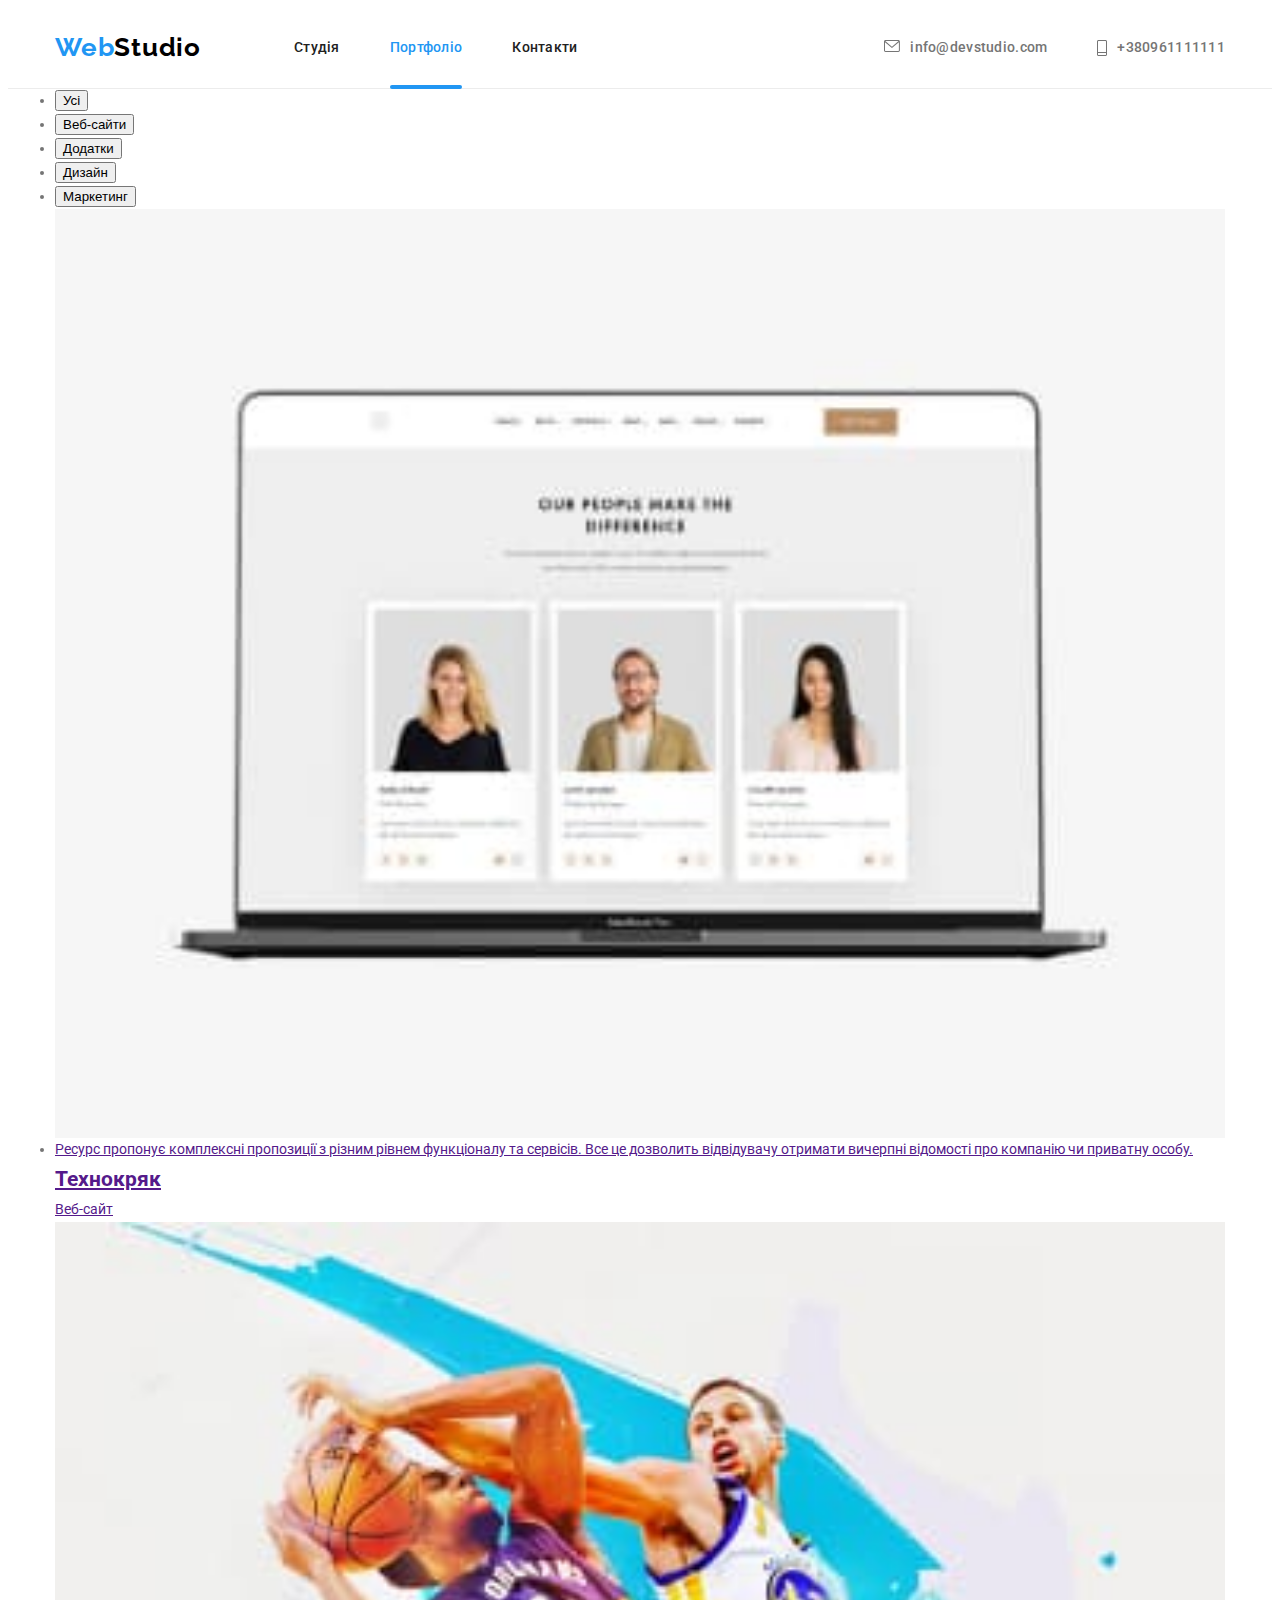
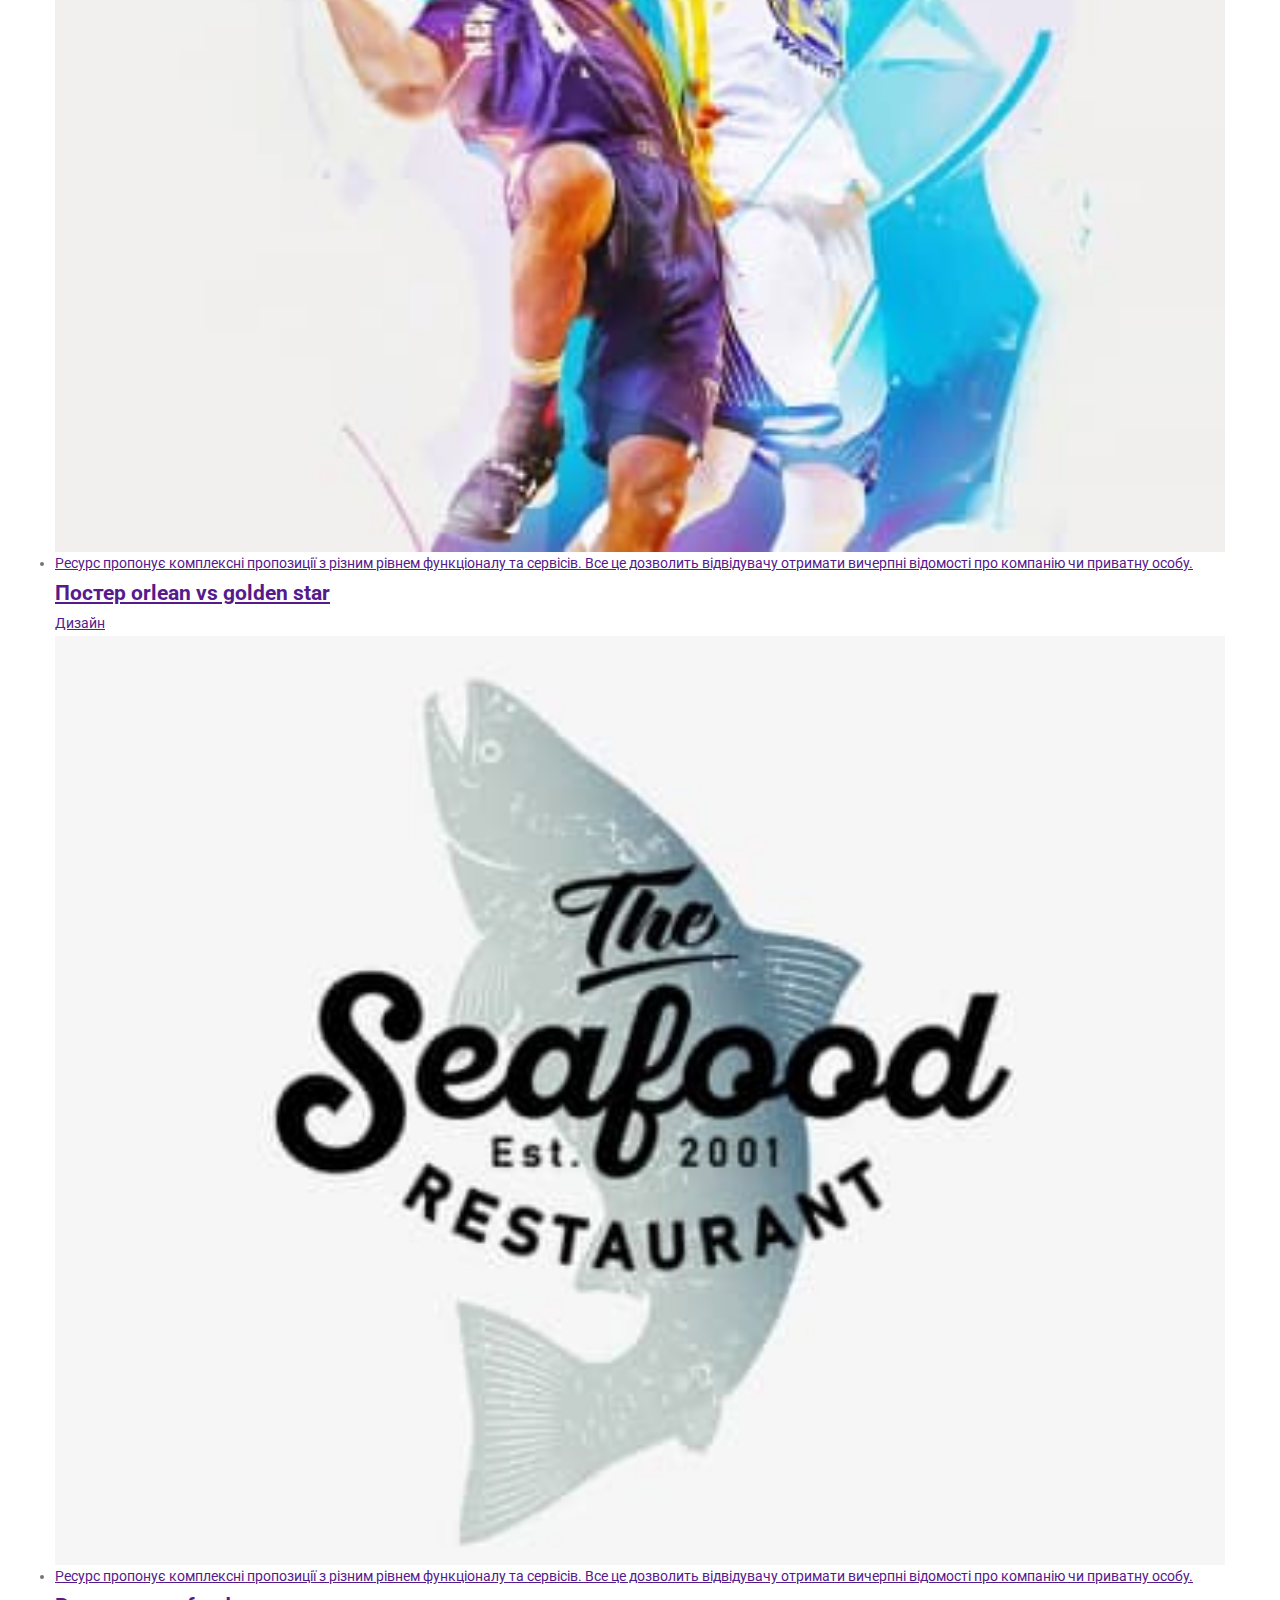
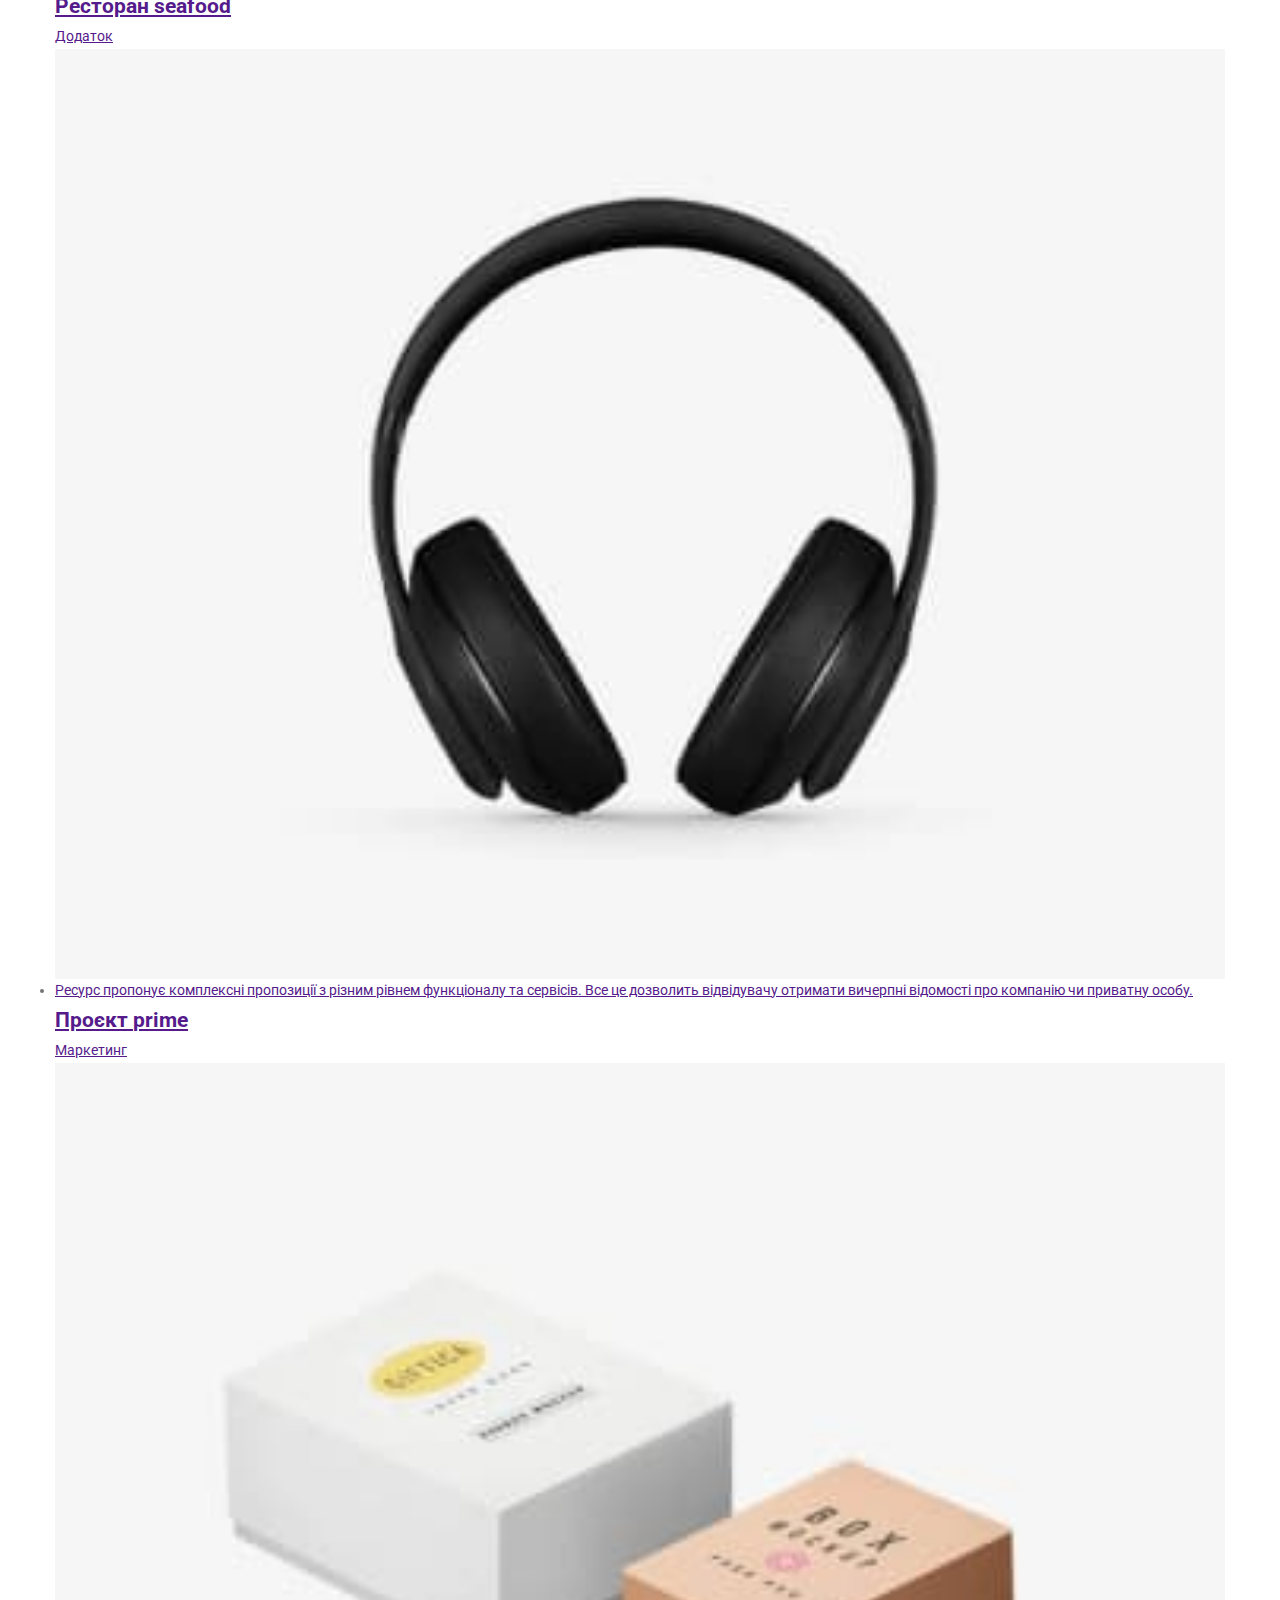
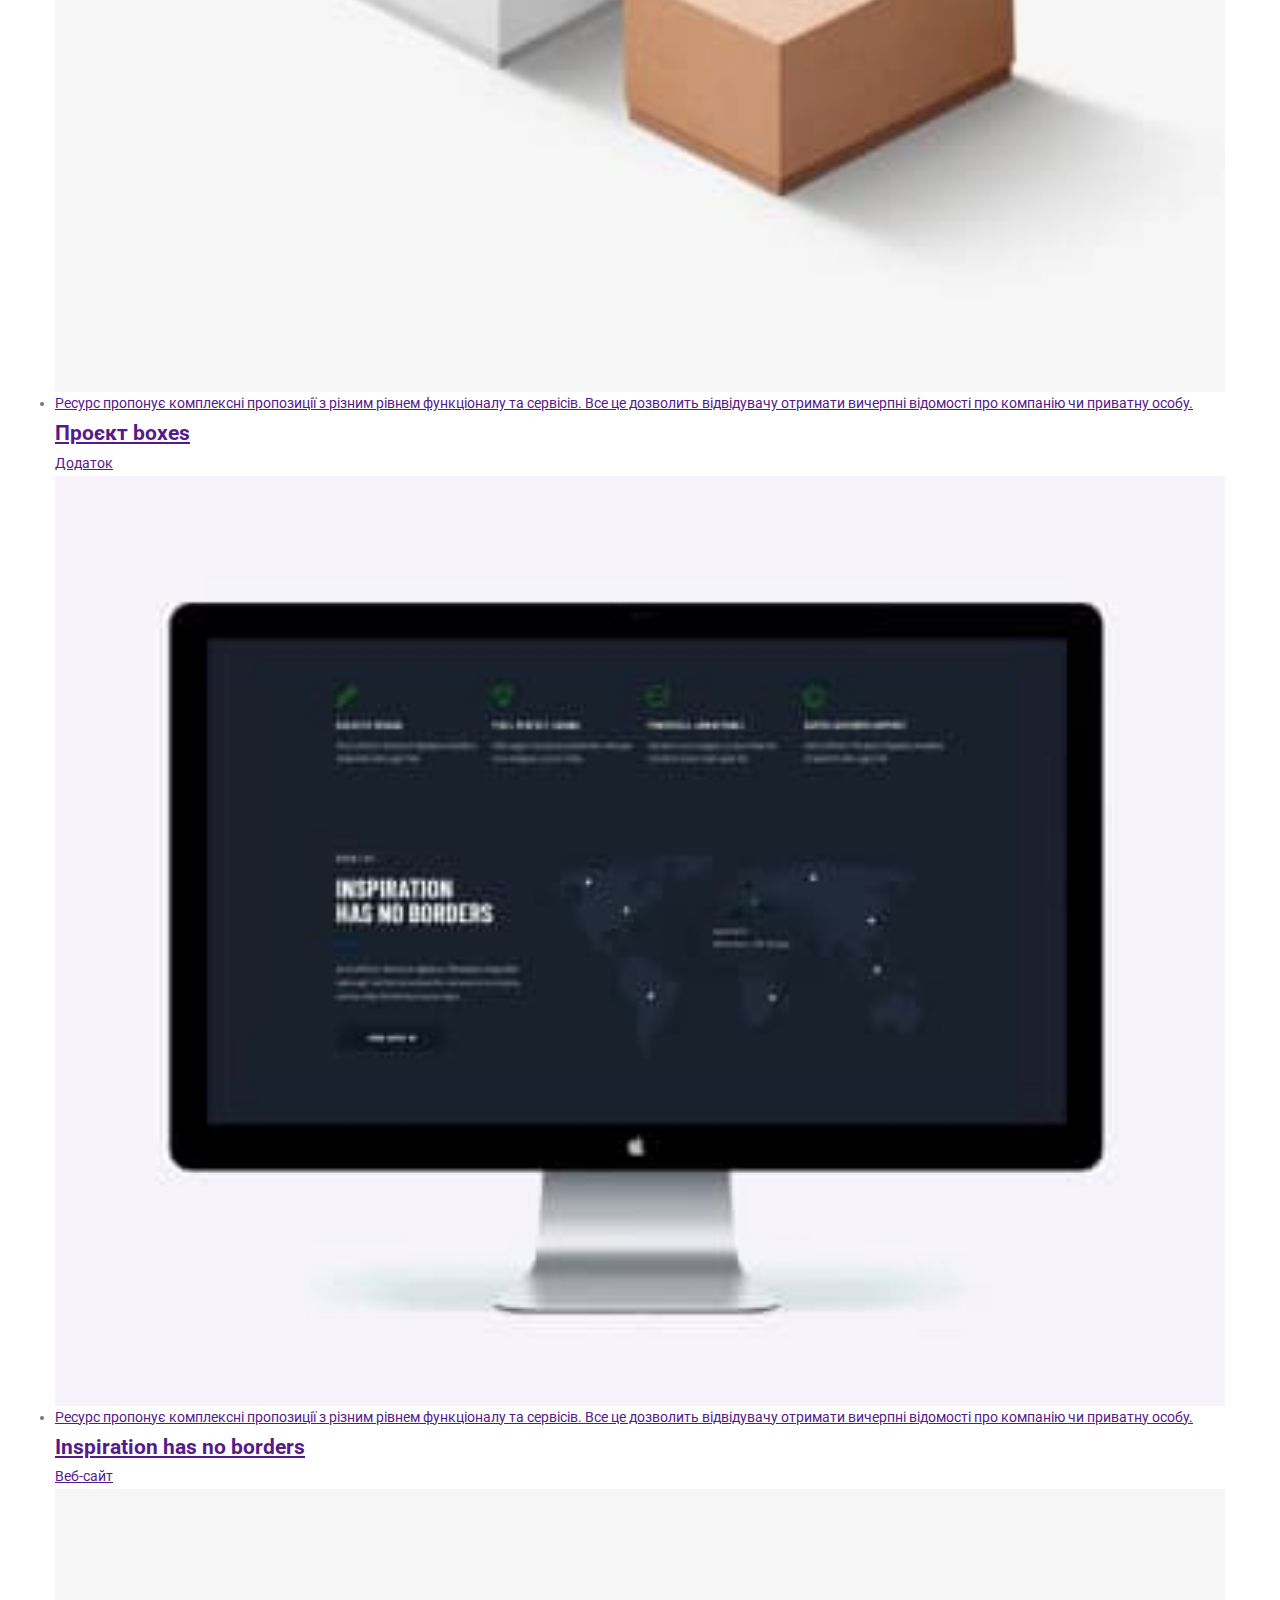
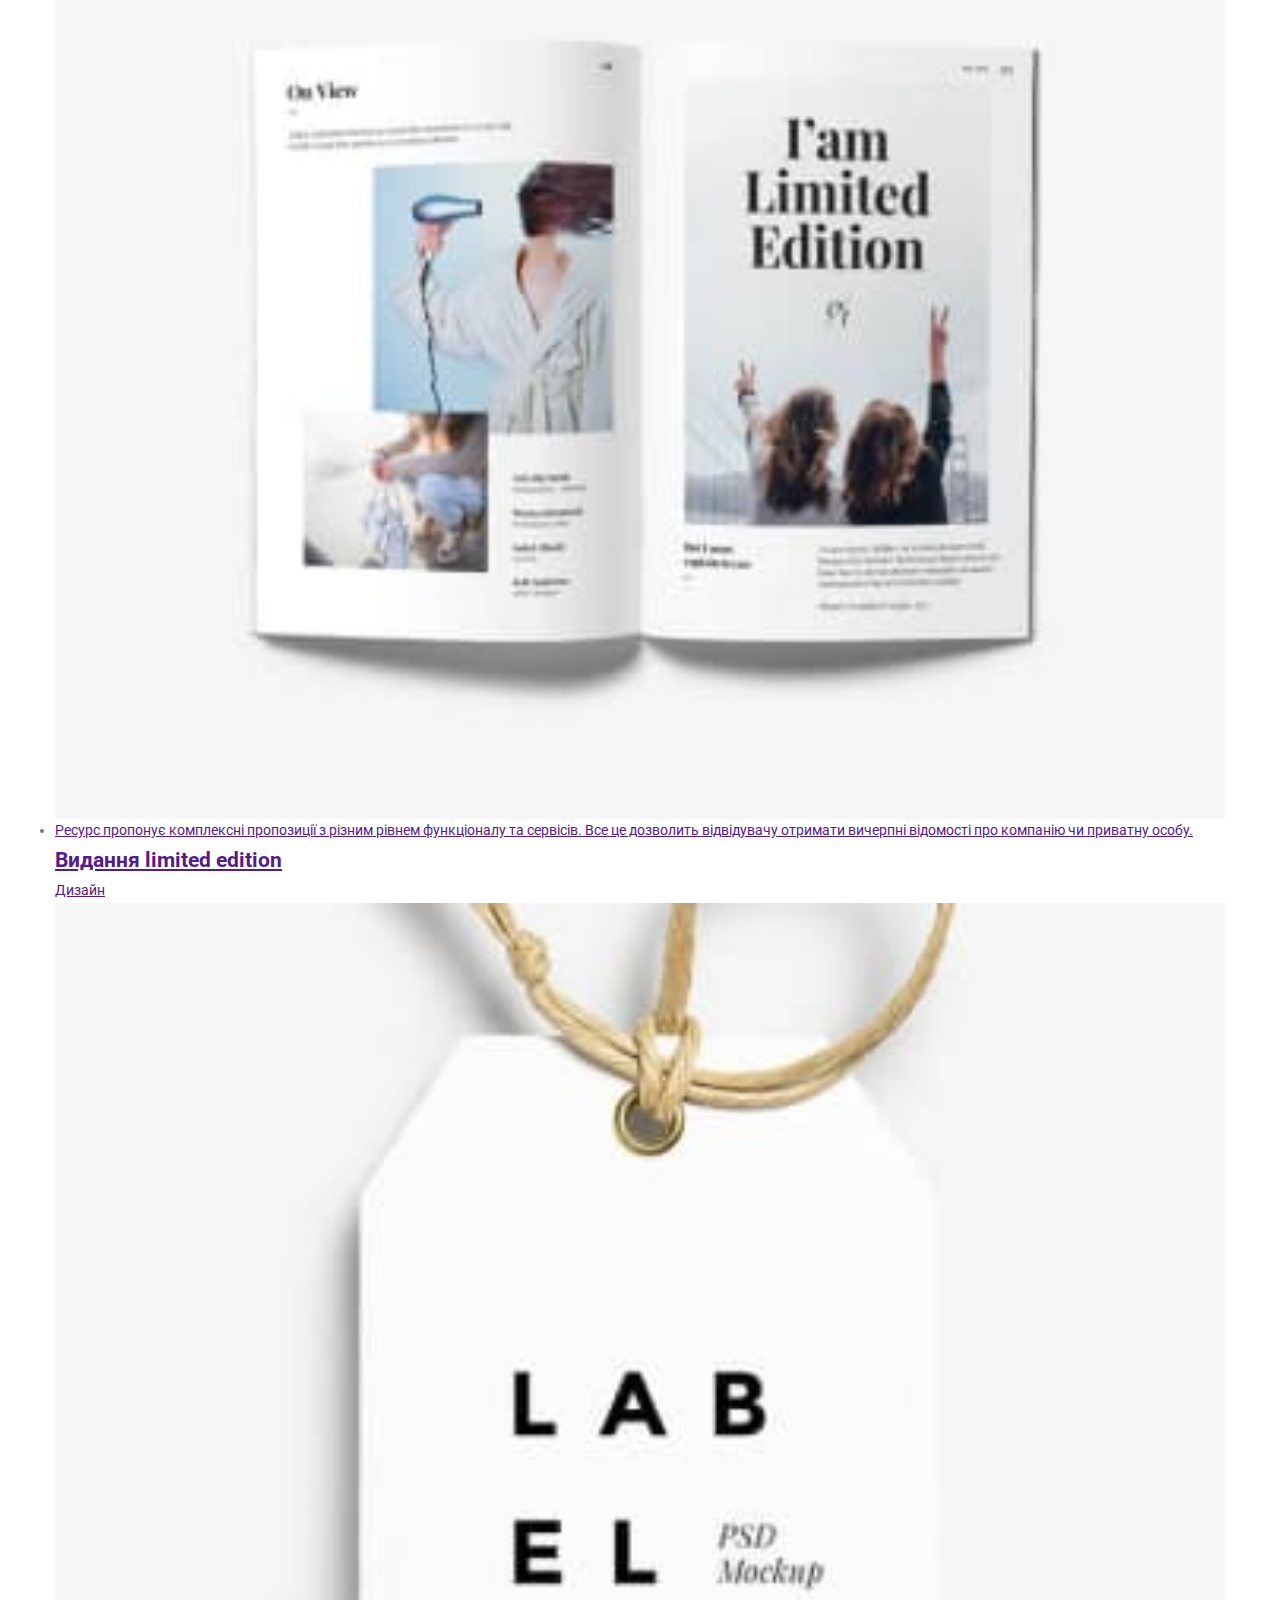
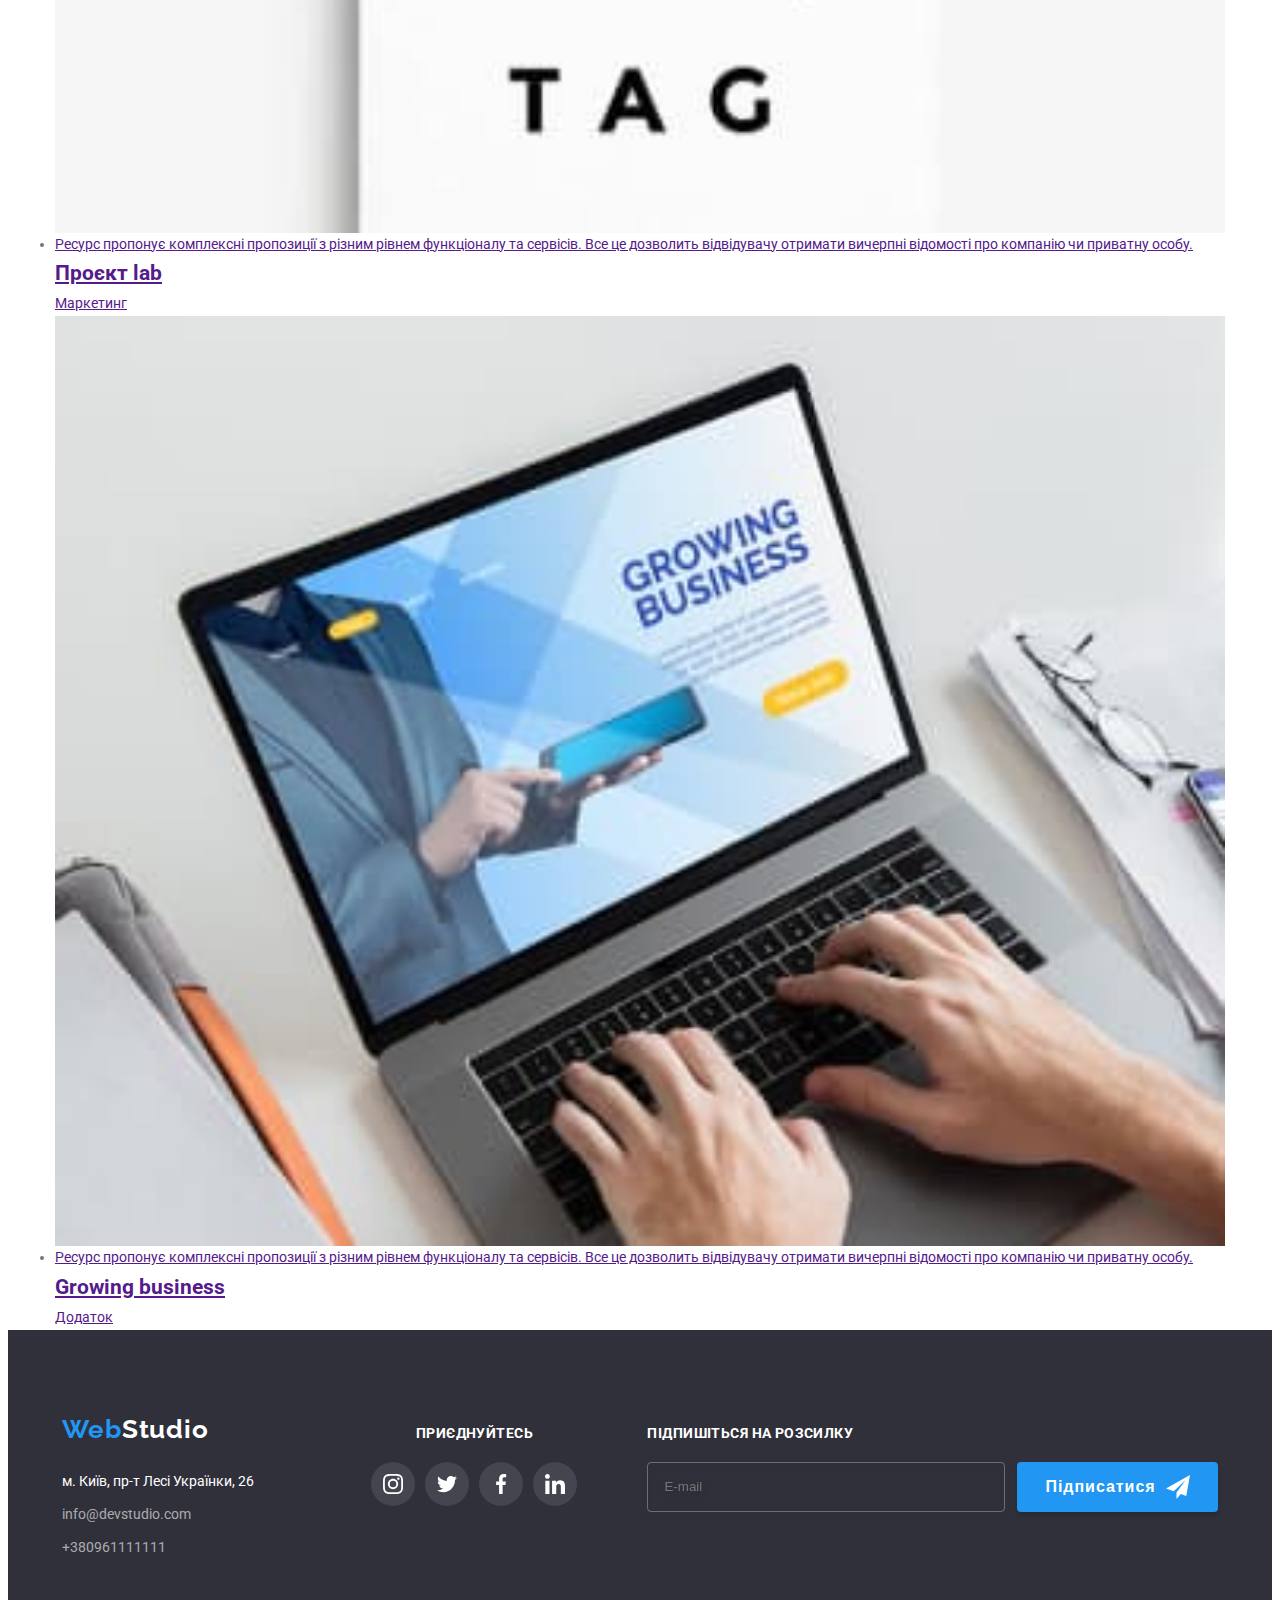
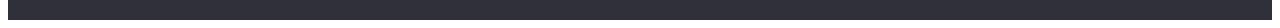
==== portfolio.html @ ecdbafed "adaptive" ====
<!DOCTYPE html>
<html lang="uk">
  <head>
    <meta charset="UTF-8" />
    <meta http-equiv="X-UA-Compatible" content="IE=edge" />
    <meta name="viewport" content="width=device-width, initial-scale=1.0" />
    <title lang="en">WebStudio</title>
    <link rel="preconnect" href="https://fonts.googleapis.com" />
    <link rel="preconnect" href="https://fonts.gstatic.com" crossorigin />
    <link
      href="https://fonts.googleapis.com/css2?family=Raleway:wght@700&family=Roboto:wght@400;500;700;900&display=swap"
      rel="stylesheet"
    />
    <link
      rel="stylesheet"
      href="https://cdnjs.cloudflare.com/ajax/libs/modern-normalize/1.1.0/modern-normalize.min.css"
      integrity="sha512-wpPYUAdjBVSE4KJnH1VR1HeZfpl1ub8YT/NKx4PuQ5NmX2tKuGu6U/JRp5y+Y8XG2tV+wKQpNHVUX03MfMFn9Q=="
      crossorigin="anonymous"
      referrerpolicy="no-referrer"
    />
    <link rel="stylesheet" href="./css/main.min.css" />
  </head>

  <body>
    <header class="header">
      <div class="container">
        <div class="header-navigation__container">
          <nav class="header__navigation">
            <a href="./index.html" lang="en" class="logo">
              Web<span class="logo__black">Studio</span>
            </a>
            <ul class="header__menu">
              <li class="header__items"><a class="header__link" href="./index.html">Студія</a></li>
              <li class="header__items"><a class="header__link header__link--current" href="./portfolio.html">Портфоліо</a></li>
              <li class="header__items"><a class="header__link" href="#">Контакти</a></li>
            </ul>
          </nav>
          <ul class="header__menu">
            <li class="header__items">
              <a class="header__contact" href="mailto:info@devstudio.co">
                <svg width="16" height="12" class="header__icon">
                  <use href="./images/icons.svg#icon-envelope"></use>
                </svg>
                info@devstudio.com</a
              >
            </li>
            <li class="header__items">
              <a class="header__contact" href="tel:+380961111111">
                <svg width="10" height="16" class="header__icon">
                  <use href="./images/icons.svg#icon-tel"></use>
                </svg>
                +380961111111</a
              >
            </li>
          </ul>
        </div>
      </div>
    </header>

    <main>
      <section class="portfolio">
        <div class="container">
          <h1 class="visually-hidden">Продукти компанії</h1>
          <ul class="portfolio__nav-buttons">
            <li><button type="button" class="portfolio__button">Усі</button></li>
            <li><button type="button" class="portfolio__button">Веб-сайти</button></li>
            <li><button type="button" class="portfolio__button">Додатки</button></li>
            <li><button type="button" class="portfolio__button">Дизайн</button></li>
            <li><button type="button" class="portfolio__button">Маркетинг</button></li>
          </ul>
          <ul class="portfolio__products">
            <li class="portfolio__item">
              <a href="" target="_blank" rel="noopener noreferrer nofollow" class="portfolio__link">
                <div class="portfolio__overlay-box">
                  <img
                    src="./images/technokryak.jpg"
                    alt="Сторінка сайту на ноутбуці"
                    width="370"
                  />
                  <div class="portfolio__overlay">
                    <p class="portfolio__text">
                      Ресурс пропонує комплексні пропозиції з різним рівнем функціоналу та сервісів.
                      Все це дозволить відвідувачу отримати вичерпні відомості про компанію чи
                      приватну особу.
                    </p>
                  </div>
                </div>
                <div class="portfolio__contents">
                  <h2 class="portfolio__title">Технокряк</h2>
                  <p class="portfolio__product-name">Веб-сайт</p>
                </div>
              </a>
            </li>
            <li class="portfolio__item">
              <a href="" target="_blank" rel="noopener noreferrer nofollow" class="portfolio__link">
                <div class="portfolio__overlay-box">
                <img
                  src="./images/posterneworlean.jpg"
                  alt="Двоє хлопців грають у баскетбол"
                  width="370"
                />
                <div class="portfolio__overlay">
                    <p class="portfolio__text">
                      Ресурс пропонує комплексні пропозиції з різним рівнем функціоналу та сервісів.
                      Все це дозволить відвідувачу отримати вичерпні відомості про компанію чи
                      приватну особу.
                    </p>
                  </div>
                </div>
                <div class="portfolio__contents">
                  <h2 class="portfolio__title">Постер <span lang="en">orlean vs golden star</span></h2>
                  <p class="portfolio__product-name">Дизайн</p>
                </div>
              </a>
            </li>
            <li class="portfolio__item">
              <a href="" target="_blank" rel="noopener noreferrer nofollow" class="portfolio__link">
                <div class="portfolio__overlay-box">
                <img src="./images/restauran.jpg" alt="Логотип ресторану" width="370" />
                <div class="portfolio__overlay">
                    <p class="portfolio__text">
                      Ресурс пропонує комплексні пропозиції з різним рівнем функціоналу та сервісів.
                      Все це дозволить відвідувачу отримати вичерпні відомості про компанію чи
                      приватну особу.
                    </p>
                  </div>
                </div>
                <div class="portfolio__contents">
                  <h2 class="portfolio__title">Ресторан <span lang="en">seafood</span></h2>
                  <p class="portfolio__product-name">Додаток</p>
                </div>
              </a>
            </li>
            <li class="portfolio__item">
              <a href="" target="_blank" rel="noopener noreferrer nofollow" class="portfolio__link">
                <div class="portfolio__overlay-box">
                <img src="./images/headphones.jpg" alt="Чорні бездротові навушники" width="370" />
                <div class="portfolio__overlay">
                    <p class="portfolio__text">
                      Ресурс пропонує комплексні пропозиції з різним рівнем функціоналу та сервісів.
                      Все це дозволить відвідувачу отримати вичерпні відомості про компанію чи
                      приватну особу.
                    </p>
                  </div>
                </div>
                <div class="portfolio__contents">
                  <h2 class="portfolio__title">Проєкт <span lang="en">prime</span></h2>
                  <p class="portfolio__product-name">Маркетинг</p>
                </div>
              </a>
            </li>
            <li class="portfolio__item">
              <a href="" target="_blank" rel="noopener noreferrer nofollow" class="portfolio__link">
                <div class="portfolio__overlay-box">
                <img src="./images/box.jpg" alt="Дві коробки" width="370" />
                <div class="portfolio__overlay">
                    <p class="portfolio__text">
                      Ресурс пропонує комплексні пропозиції з різним рівнем функціоналу та сервісів.
                      Все це дозволить відвідувачу отримати вичерпні відомості про компанію чи
                      приватну особу.
                    </p>
                  </div>
                </div>
                <div class="portfolio__contents">
                  <h2 class="portfolio__title">Проєкт <span lang="en">boxes</span></h2>
                  <p class="portfolio__product-name">Додаток</p>
                </div>
              </a>
            </li>
            <li class="portfolio__item">
              <a href="" target="_blank" rel="noopener noreferrer nofollow" class="portfolio__link">
                <div class="portfolio__overlay-box">
                <img src="./images/monitor.jpg" alt="Монітор" width="370" />
                <div class="portfolio__overlay">
                    <p class="portfolio__text">
                      Ресурс пропонує комплексні пропозиції з різним рівнем функціоналу та сервісів.
                      Все це дозволить відвідувачу отримати вичерпні відомості про компанію чи
                      приватну особу.
                    </p>
                  </div>
                </div>
                <div class="portfolio__contents">
                  <h2 lang="en" class="portfolio__title">Inspiration has no borders</h2>
                  <p class="portfolio__product-name">Веб-сайт</p>
                </div>
              </a>
            </li>
            <li class="portfolio__item">
              <a href="" target="_blank" rel="noopener noreferrer nofollow" class="portfolio__link">
                <div class="portfolio__overlay-box">
                <img src="./images/book.jpg" alt="Відкрита книга" width="370" />
                <div class="portfolio__overlay">
                    <p class="portfolio__text">
                      Ресурс пропонує комплексні пропозиції з різним рівнем функціоналу та сервісів.
                      Все це дозволить відвідувачу отримати вичерпні відомості про компанію чи
                      приватну особу.
                    </p>
                  </div>
                </div>
                <div class="portfolio__contents">
                  <h2 class="portfolio__title">Видання <span lang="en">limited edition</span></h2>
                  <p class="portfolio__product-name">Дизайн</p>
                </div>
              </a>
            </li>
            <li class="portfolio__item">
              <a href="" target="_blank" rel="noopener noreferrer nofollow" class="portfolio__link">
                <div class="portfolio__overlay-box">
                <img src="./images/lab.jpg" alt="Бірка з логотипом" width="370" />
                <div class="portfolio__overlay">
                    <p class="portfolio__text">
                      Ресурс пропонує комплексні пропозиції з різним рівнем функціоналу та сервісів.
                      Все це дозволить відвідувачу отримати вичерпні відомості про компанію чи
                      приватну особу.
                    </p>
                  </div>
                </div>
                <div class="portfolio__contents">
                  <h2 class="portfolio__title">Проєкт <span lang="en">lab</span></h2>
                  <p class="portfolio__product-name">Маркетинг</p>
                </div>
              </a>
            </li>
            <li class="portfolio__item">
              <a href="" target="_blank" rel="noopener noreferrer nofollow" class="portfolio__link">
                <div class="portfolio__overlay-box">
                <img src="./images/notebook.jpg" alt="Робота за ноутбуком" width="370" />
                <div class="portfolio__overlay">
                    <p class="portfolio__text">
                      Ресурс пропонує комплексні пропозиції з різним рівнем функціоналу та сервісів.
                      Все це дозволить відвідувачу отримати вичерпні відомості про компанію чи
                      приватну особу.
                    </p>
                  </div>
                </div>
                <div class="portfolio__contents">
                  <h2 lang="en" class="portfolio__title">Growing business</h2>
                  <p class="portfolio__product-name">Додаток</p>
                </div>
              </a>
            </li>
          </ul>
        </div>
      </section>
    </main>

      <footer class="footer">
      <div class="footer__container">
        <div>
          <div class="footer__logo">
            <a href="./index.html" lang="en" class="logo">
              Web<span class="logo__white">Studio</span>
            </a>
          </div>
          <address>
            <ul class="footer__contacts">
              <li class="footer__item">
                <a
                  href="https://goo.gl/maps/CPtrU1FHBa2aNyZL9"
                  target="_blank"
                  rel="noopener noreferrer nofollow"
                  class="footer__adress"
                >
                  м. Київ, пр-т Лесі Українки, 26</a
                >
              </li>
              <li class="footer__item">
                <a href="mailto:info@devstudio.co" class="footer__contact">info@devstudio.com</a>
              </li>
              <li class="footer__item">
                <a href="tel:+380961111111" class="footer__contact">+380961111111</a>
              </li>
            </ul>
          </address>
        </div>
        <div>
          <p class="footer__text">Приєднуйтесь</p>
          <ul class="footer__list">
            <li class="footer__card">
              <a href="" class="footer__link">
                <svg width="20" height="20" class="footer__icon">
                  <use href="./images/icons.svg#icon-instagram"></use>
                </svg>
              </a>
            </li>
            <li class="footer__card">
              <a href="" class="footer__link">
                <svg width="20" height="20" class="footer__icon">
                  <use href="./images/icons.svg#icon-twitter"></use>
                </svg>
              </a>
            </li>
            <li class="footer__card">
              <a href="" class="footer__link">
                <svg width="20" height="20" class="footer__icon">
                  <use href="./images/icons.svg#icon-facebook"></use>
                </svg>
              </a>
            </li>
            <li class="footer__card">
              <a href="" class="footer__link">
                <svg width="20" height="20" class="footer__icon">
                  <use href="./images/icons.svg#icon-linkedin"></use>
                </svg>
              </a>
            </li>
          </ul>
        </div> 
        <div>
            <p class="footer__paragraph">Підпишіться на розсилку</p>
          
            <div class="footer__form-container">
            <input id="label-footer" type="email" name="email" class="footer__imput" placeholder="E-mail">
            <button type="submit" class="footer__button">
Підписатися <svg width="24" height="24"><use href="./images/icons.svg#icon-send"></use></svg></button>
              </div>  
         </div>
        
      </div>
    </footer>
    <script src="./js/modal.js"></script>
  </body>
</html>
---- css/main.min.css ----
:root{--button-bgc-color: #188ce8;--prime-text-logo-color: #2196f3;--secondary-text-logo-color: #000000;--footer-text-logo-color: #ffffff;--prime-text-color: #757575;--text-nav-color: #212121;--prime-bgc-color: #f5f5f5;--hero-bgc-color: #2f303a;--section-bgc-color: #f5f4fa;--border-header: #ececec;--border-cards-product: #eeeeee;--social-link-color: #afb1b8}body{background-color:var(--footer-text-logo-color);color:var(--prime-text-color);font-family:Roboto,sans-serif;font-size:14px;line-height:1.71}h1,h2,h3,h4,h5,h6,ul,p{margin:0;padding:0}img{display:block;width:100%;margin:0;padding:0;-o-object-fit:cover;object-fit:cover;height:auto}html{box-sizing:border-box}*,*::before,*::after{box-sizing:inherit}.container{max-width:480px;padding-left:15px;padding-right:15px}@media screen and (min-width: 768px){.container{max-width:768px;margin:0 auto}}@media screen and (min-width: 1200px){.container{min-width:1200px;margin:0 auto}}.visually-hidden{position:absolute;white-space:nowrap;width:1px;height:1px;overflow:hidden;border:0;padding:0;clip:rect(0 0 0 0);-webkit-clip-path:inset(50%);clip-path:inset(50%);margin:-1px}.details{display:flex;gap:30px;margin-top:30px;list-style:none;flex-direction:column}@media screen and (min-width: 768px){.details{flex-direction:row;flex-wrap:wrap}}@media screen and (min-width: 1200px){.details{margin-top:50px}}body.modal-open{overflow:hidden}.advantage{padding:60px 15px}.advantage__card{width:100%}@media screen and (min-width: 768px){.advantage__card{width:calc((100% - 30px)/2)}}@media screen and (min-width: 1200px){.advantage__card{width:calc((100% - 90px)/4)}}.advantage__icons{height:120px;display:flex;align-items:center;justify-content:center;background-color:var(--section-bgc-color);border-radius:4px;margin-bottom:30px;gap:30px}.advantage__title{color:var(--text-nav-color);font-weight:700;font-size:14px;line-height:1.14;letter-spacing:.03em;text-transform:uppercase;margin-bottom:10px}@media screen and (max-width: 767px){.advantage__title{text-align:center}}.advantage .details{margin-top:0}@media screen and (max-width: 767px){.advantage .details{flex-direction:column}}@media screen and (min-width: 768px){.advantage .details{flex-direction:row;flex-wrap:wrap}}.clients{padding-top:60px;padding-bottom:60px}@media screen and (min-width: 1200px){.clients{padding-top:94px;padding-bottom:94px}}.clients__title{color:var(--text-nav-color);font-weight:700;font-size:28px;line-height:1.18;letter-spacing:.03em;text-align:center}@media screen and (min-width: 1200px){.clients__title{font-size:36px;line-height:1.16}}.clients__list{list-style:none;display:flex;justify-content:center;flex-direction:row;flex-wrap:wrap;gap:30px;margin-top:30px}@media screen and (min-width: 1200px){.clients__list{margin-top:50px}}.clients__card{width:calc((100% - 30px)/2);height:92px}@media screen and (min-width: 768px){.clients__card{width:calc((100% - 60px)/3)}}@media screen and (min-width: 1200px){.clients__card{width:calc((100% - 150px)/6)}}.clients__icon{fill:var(--social-link-color);transition:fill 250ms cubic-bezier(0.4, 0, 0.2, 1)}.clients__link{display:flex;justify-content:center;align-items:center;width:100%;height:100%;border-radius:4px;border:1px solid var(--social-link-color);transition:border-color 250ms cubic-bezier(0.4, 0, 0.2, 1);outline:none}.clients__link:hover,.clients__link:focus{border-color:var(--prime-text-logo-color)}.clients__link:hover .clients__icon,.clients__link:focus .clients__icon{fill:var(--prime-text-logo-color)}.footer{background-color:var(--hero-bgc-color);padding-top:60px;padding-bottom:60px}.footer__logo{margin-bottom:20px}@media screen and (min-width: 1200px){.footer__logo{margin-bottom:0}}.footer__contacts{list-style:none;text-align:center}@media screen and (min-width: 1200px){.footer__contacts{text-align:left}}.footer__item:not(:last-child){margin-bottom:9px}.footer__adress{color:var(--footer-text-logo-color);font-style:normal;text-decoration:none}.footer__contact{color:rgba(255,255,255,.6);font-style:normal;text-decoration:none;transition:color 250ms cubic-bezier(0.4, 0, 0.2, 1)}.footer__contact:hover,.footer__contact:focus{color:var(--prime-text-logo-color)}.footer__text{color:var(--footer-text-logo-color);font-weight:700;font-size:14px;line-height:1.14;letter-spacing:.03em;text-transform:uppercase;margin-bottom:20px;text-align:center}.footer__list{list-style:none;display:flex;justify-content:center;gap:10px}.footer__card{width:44px;height:44px;border-radius:50%;background-color:rgba(255,255,255,.1)}.footer__link{display:flex;justify-content:center;align-items:center;border-radius:50%;width:100%;height:100%;transition:background-color 250ms cubic-bezier(0.4, 0, 0.2, 1),fill 250ms cubic-bezier(0.4, 0, 0.2, 1)}.footer__link:hover,.footer__link:focus{background-color:var(--prime-text-logo-color);fill:var(--footer-text-logo-color)}.footer__icon{fill:var(--footer-text-logo-color);transition:fill 250ms cubic-bezier(0.4, 0, 0.2, 1)}.footer .footer__link:hover .footer__icon,.footer .footer__link:focus .footer__icon{fill:var(--footer-text-logo-color)}.footer__container{max-width:480px;margin:0 auto;padding-left:15px;padding-right:15px;display:flex;flex-wrap:wrap;justify-content:center;gap:60px;align-items:baseline}@media screen and (min-width: 768px){.footer__container{max-width:768px}}@media screen and (min-width: 1200px){.footer__container{min-width:1200px;gap:70px}}.footer__paragraph{display:block;color:var(--footer-text-logo-color);font-weight:700;font-size:14px;line-height:1.14;letter-spacing:.03em;text-transform:uppercase;margin-bottom:20px;text-align:center}@media screen and (min-width: 1200px){.footer__paragraph{text-align:left}}.footer__form-container{display:flex;flex-direction:column}@media screen and (min-width: 1200px){.footer__form-container{flex-direction:row;gap:12px}}.footer__imput{width:450px;height:50px;border:1px solid rgba(255,255,255,.3);filter:drop-shadow(0px 4px 4px rgba(0, 0, 0, 0.15));border-radius:4px;background-color:rgba(0,0,0,0);outline:none;color:rgba(255,255,255,.6);padding:15px 16px}@media screen and (min-width: 1200px){.footer__imput{width:358px}}.footer__button{background-color:var(--prime-text-logo-color);color:var(--footer-text-logo-color);box-shadow:0px 4px 4px rgba(0,0,0,.15);font-weight:700;font-size:16px;line-height:1.87;align-items:center;text-align:center;letter-spacing:.06em;cursor:pointer;display:flex;margin:0 auto;gap:10px;margin-left:12px;padding:10px 28px;border:none;border-radius:4px;margin-top:20px;margin-left:140px;transition:background-color 250ms cubic-bezier(0.4, 0, 0.2, 1),box-shadow 250ms cubic-bezier(0.4, 0, 0.2, 1);fill:var(--footer-text-logo-color)}@media screen and (min-width: 1200px){.footer__button{margin-left:0;margin-top:0}}.footer__button:hover,.footer__button:focus{background-color:var(--button-bgc-color)}@media screen and (min-width: 768px){.footer__social-container{margin-left:165px}}@media screen and (min-width: 1200px){.footer__social-container{margin-left:0}}.hero{background-color:var(--hero-bgc-color);color:var(--footer-text-logo-color);max-width:480px;margin:0 auto;padding:118px 60px;background-image:linear-gradient(rgba(47, 48, 58, 0.4), rgba(47, 48, 58, 0.4)),url(../../images/hero.jpg);background-repeat:no-repeat;background-position:center;background-size:cover}@media(min-device-pixel-ratio: 2),(-webkit-min-device-pixel-ratio: 2),(min-resolution: 192dpi),(min-resolution: 2dppx){.hero{background-image:linear-gradient(rgba(47, 48, 58, 0.4), rgba(47, 48, 58, 0.4)),url(../images/hero@2x.jpg)}}@media screen and (min-width: 768px){.hero{padding:118px 204px;max-width:768px}}@media screen and (min-width: 1200px){.hero{padding:200px 15px;max-width:1200px}}.hero__title{font-weight:900;text-align:center;letter-spacing:.06em;text-transform:uppercase;width:360px;font-size:26px;line-height:1.62}@media screen and (min-width: 1200px){.hero__title{font-size:44px;line-height:1.36;width:700px;margin-left:auto;margin-right:auto}}.hero__button{background-color:var(--prime-text-logo-color);color:var(--footer-text-logo-color);box-shadow:0px 4px 4px rgba(0,0,0,.15);font-weight:700;font-size:16px;line-height:1.87;align-items:center;text-align:center;letter-spacing:.06em;cursor:pointer;display:block;margin:0 auto;margin-top:30px;padding:10px 24px;border:none;border-radius:4px;transition:background-color 250ms cubic-bezier(0.4, 0, 0.2, 1),box-shadow 250ms cubic-bezier(0.4, 0, 0.2, 1)}@media screen and (min-width: 1200px){.hero__button{padding:10px 32px}}.hero__button:hover,.hero__button:focus{background-color:var(--button-bgc-color)}.logo{color:var(--prime-text-logo-color);font-family:Raleway,sans-serif;font-weight:700;font-size:24px;line-height:1.16;letter-spacing:.03em;text-decoration:none;padding:16px 0;display:flex;align-items:center;justify-content:center}@media screen and (min-width: 1200px){.logo{font-size:26px;line-height:1.19;margin-right:93px;padding-top:24px;padding-bottom:25px}}.logo__black{color:var(--secondary-text-logo-color)}.logo__white{color:var(--footer-text-logo-color)}.header{background-color:var(--footer-text-logo-color);border-bottom:1px solid var(--border-header)}@media screen and (min-width: 768px){.header-navigation__container{display:flex;justify-content:space-between;align-items:center}}.header__navigation{display:flex;justify-content:space-between}.header__menu{display:flex;justify-content:space-between;align-items:center;gap:50px;list-style:none}@media screen and (max-width: 767px){.header__menu{display:none}}@media screen and (max-width: 1199px){.header__menu{margin-left:88px}}@media screen and (max-width: 767px){.header__menu-contact{display:none}}@media screen and (max-width: 1199px){.header__menu-contact{flex-direction:column}}@media screen and (min-width: 1200px){.header__menu-contact{display:flex;justify-content:space-between;align-items:center;gap:50px;list-style:none}}.header__items{display:flex;align-items:center;fill:var(--prime-text-color)}.header__link{color:var(--text-nav-color);font-weight:500;font-size:14px;line-height:1.14;letter-spacing:.02em;text-decoration:none;padding:32px 0;display:block;position:relative;transition:color 250ms cubic-bezier(0.4, 0, 0.2, 1),opacity 250ms cubic-bezier(0.4, 0, 0.2, 1)}.header__link::after{position:absolute;left:0;bottom:-1px;width:100%;height:4px;background-color:var(--prime-text-logo-color);border-radius:2px;content:"";opacity:0;transition-duration:250ms;transition-timing-function:cubic-bezier(0.4, 0, 0.2, 1)}.header__link:hover,.header__link:focus{color:var(--prime-text-logo-color)}.header__link:hover::after{opacity:1}.header__link--current{color:var(--prime-text-logo-color)}.header__link--current::after{opacity:1}.header__contact{color:var(--prime-text-color);font-weight:500;font-size:12px;line-height:1.16;letter-spacing:.02em;text-decoration:none;display:flex;transition:color 250ms cubic-bezier(0.4, 0, 0.2, 1),fill 250ms cubic-bezier(0.4, 0, 0.2, 1)}@media screen and (max-width: 1199px){.header__contact{gap:8px;margin-top:10px}}@media screen and (min-width: 1200px){.header__contact{gap:10px;font-size:14px;line-height:1.14;padding:32px 0}}.header__contact:hover,.header__contact:focus{color:var(--prime-text-logo-color)}.header__contact:hover .header__icon,.header__contact:focus .header__icon{fill:var(--prime-text-logo-color)}.header__burger-menu{background-color:rgba(0,0,0,0);border:none;display:flex;align-items:center}@media screen and (min-width: 768px){.header__burger-menu{display:none}}.skils__container{width:1200px;padding-left:15px;padding-right:15px;padding-bottom:94px;margin:0 auto}@media screen and (max-width: 1199px){.skils__container{display:none}}.skils__title{color:var(--text-nav-color);font-weight:700;font-size:36px;line-height:1.16;letter-spacing:.03em;text-align:center}.skils__card{max-width:370px;position:relative}.skils__item{position:absolute;width:370px;height:70px;left:0;bottom:0;background:rgba(47,48,58,.8);padding:27px}.skils__text{color:var(--footer-text-logo-color);font-weight:700;font-size:14px;line-height:1.14;text-align:center;letter-spacing:.03em;text-transform:uppercase}.team{background-color:var(--section-bgc-color)}.team__container{max-width:480px;padding-left:15px;padding-right:15px;padding-top:60px;padding-bottom:60px;margin:0 auto}@media screen and (min-width: 768px){.team__container{max-width:768px}}@media screen and (min-width: 1200px){.team__container{max-width:1200px;padding-top:94px;padding-bottom:94px}}.team__title{color:var(--text-nav-color);font-weight:700;font-size:28px;line-height:1.18;letter-spacing:.03em;text-align:center}@media screen and (min-width: 1200px){.team__title{font-size:36px;line-height:1.16}}.team__card{background-color:var(--footer-text-logo-color);width:100%}@media screen and (min-width: 768px){.team__card{width:calc((100% - 30px)/2)}}@media screen and (min-width: 1200px){.team__card{width:calc((100% - 90px)/4)}}.team__information{padding:30px 30px;box-shadow:0px 1px 3px rgba(0,0,0,.12),0px 1px 1px rgba(0,0,0,.14),0px 2px 1px rgba(0,0,0,.2);border-radius:0px 0px 4px 4px}.team__subtitle{color:var(--text-nav-color);font-weight:500;font-size:16px;line-height:1.18;letter-spacing:.03em;text-align:center}.team__text{color:var(--prime-text-color);font-size:16px;line-height:1.18;letter-spacing:.03em;text-align:center;margin-top:10px}.team__list{list-style:none;display:flex;justify-content:center;gap:10px;margin-top:16px}.team__social{background-color:var(--footer-text-logo-color);width:44px;height:44px;display:flex;justify-content:center;align-items:center;border-radius:50%}.team__link{display:flex;justify-content:center;align-items:center;width:100%;height:100%;border-radius:50%;transition:background-color 250ms cubic-bezier(0.4, 0, 0.2, 1),fill 250ms cubic-bezier(0.4, 0, 0.2, 1)}.team__link:hover,.team__link:focus{background-color:var(--prime-text-logo-color);fill:var(--footer-text-logo-color)}.team .team__link:hover .team__icon,.team .team__link:focus .team__icon{fill:var(--footer-text-logo-color)}.team__icon{fill:var(--social-link-color);transition:fill 250ms cubic-bezier(0.4, 0, 0.2, 1)}/*# sourceMappingURL=main.min.css.map */
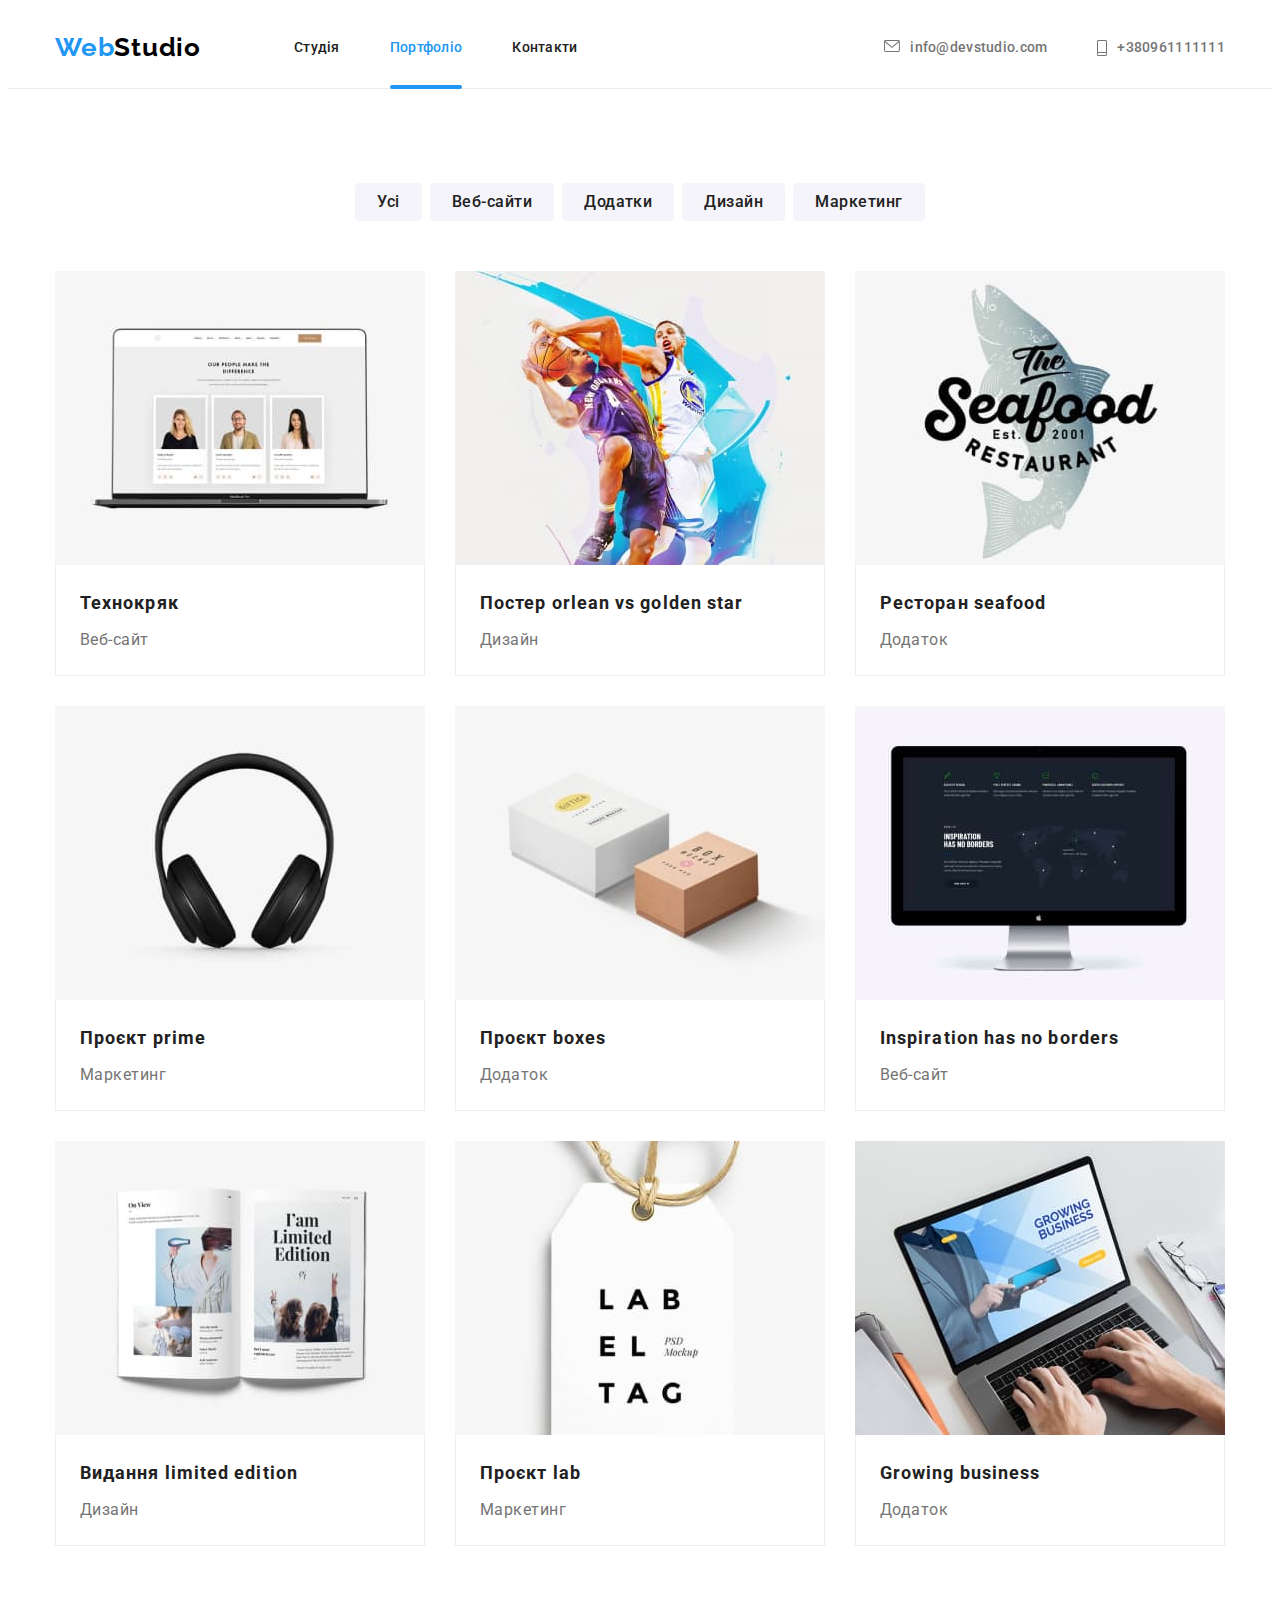
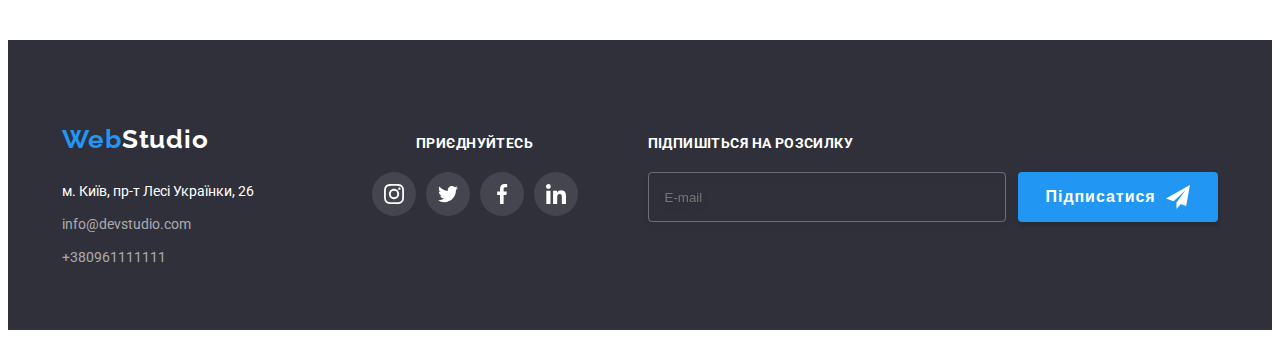
==== commit e38d6198: "adaptive" ====
--- a/portfolio.html
+++ b/portfolio.html
@@ -22,20 +22,25 @@
   </head>
 
   <body>
-    <header class="header">
+   <header class="header">
       <div class="container">
         <div class="header-navigation__container">
           <nav class="header__navigation">
             <a href="./index.html" lang="en" class="logo">
               Web<span class="logo__black">Studio</span>
             </a>
+            <button type="button" class="header__mobile-menu js-open-menu" aria-expanded="false">
+              <svg width="40" height="40">
+                  <use href="./images/icons.svg#icon-menu_40pxmenu-1"></use>
+                </svg>
+            </button>
             <ul class="header__menu">
-              <li class="header__items"><a class="header__link" href="./index.html">Студія</a></li>
+              <li class="header__items"><a class="header__link " href="./index.html">Студія</a></li>
               <li class="header__items"><a class="header__link header__link--current" href="./portfolio.html">Портфоліо</a></li>
               <li class="header__items"><a class="header__link" href="#">Контакти</a></li>
             </ul>
           </nav>
-          <ul class="header__menu">
+          <ul class="header__menu-contact">
             <li class="header__items">
               <a class="header__contact" href="mailto:info@devstudio.co">
                 <svg width="16" height="12" class="header__icon">
@@ -318,6 +323,60 @@
         
       </div>
     </footer>
+
+    <div class="mobile-menu js-menu-container">
+      <div class="mobile-menu__container">
+        <button type="button" class="mobile-menu__button-close js-close-menu" aria-expanded="false">
+          <svg width="40px" height="40px" aria-label="перемикач мобільного меню">
+            <use
+              class="menu-button__icon--cross"
+              href="./images/icons.svg#icon-close"
+            ></use>
+          </svg>
+        </button>
+        <nav>
+          <ul class="mobile-menu__nav">
+            <li class="mobile-menu__nav-item">
+              <a href="./index.html" class="mobile-menu__nav-link "> Студія </a>
+            </li>
+            <li class="mobile-menu__nav-item">
+              <a href="./portfolio.html" class="mobile-menu__nav-link mobile-menu__nav-link--curent"> Портфоліо </a>
+            </li>
+            <li class="mobile-menu__nav-item">
+              <a href="#" class="mobile-menu__nav-link"> Контакти </a>
+            </li>
+          </ul>
+        </nav>
+
+        <ul class="mobile-menu__list">
+          <li class="mobile-menu__list-item">
+            <a href="mailto:info@devstudio.com" class="mobile-menu__list-link">
+              info@devstudio.com</a
+            >
+          </li>
+          <li class="mobile-menu__list-item">
+            <a href="tel:+380961111111" class="mobile-menu__list-link"> +38 096 111 11 11</a>
+          </li>
+        </ul>
+
+        <ul class="mobile-menu__social">
+          <li class="mobile-menu__social-item">
+            <a href="" class="mobile-menu__social-link">Instagram</a>
+          </li>
+          <li class="mobile-menu__social-item">
+            <a href="" class="mobile-menu__social-link">Twitter</a>
+          </li>
+          <li class="mobile-menu__social-item">
+            <a href="" class="mobile-menu__social-link">Facebook</a>
+          </li>
+          <li class="mobile-menu__social-item">
+            <a href="" class="mobile-menu__social-link">LinkedIn</a>
+          </li>
+        </ul>
+      </div>
+    </div>
+    
     <script src="./js/modal.js"></script>
+     <script src="./js/mobile-menu.js"></script>
   </body>
 </html>
--- a/css/main.min.css
+++ b/css/main.min.css
@@ -1 +1 @@
-:root{--button-bgc-color: #188ce8;--prime-text-logo-color: #2196f3;--secondary-text-logo-color: #000000;--footer-text-logo-color: #ffffff;--prime-text-color: #757575;--text-nav-color: #212121;--prime-bgc-color: #f5f5f5;--hero-bgc-color: #2f303a;--section-bgc-color: #f5f4fa;--border-header: #ececec;--border-cards-product: #eeeeee;--social-link-color: #afb1b8}body{background-color:var(--footer-text-logo-color);color:var(--prime-text-color);font-family:Roboto,sans-serif;font-size:14px;line-height:1.71}h1,h2,h3,h4,h5,h6,ul,p{margin:0;padding:0}img{display:block;width:100%;margin:0;padding:0;-o-object-fit:cover;object-fit:cover;height:auto}html{box-sizing:border-box}*,*::before,*::after{box-sizing:inherit}.container{max-width:480px;padding-left:15px;padding-right:15px}@media screen and (min-width: 768px){.container{max-width:768px;margin:0 auto}}@media screen and (min-width: 1200px){.container{min-width:1200px;margin:0 auto}}.visually-hidden{position:absolute;white-space:nowrap;width:1px;height:1px;overflow:hidden;border:0;padding:0;clip:rect(0 0 0 0);-webkit-clip-path:inset(50%);clip-path:inset(50%);margin:-1px}.details{display:flex;gap:30px;margin-top:30px;list-style:none;flex-direction:column}@media screen and (min-width: 768px){.details{flex-direction:row;flex-wrap:wrap}}@media screen and (min-width: 1200px){.details{margin-top:50px}}body.modal-open{overflow:hidden}.advantage{padding:60px 15px}.advantage__card{width:100%}@media screen and (min-width: 768px){.advantage__card{width:calc((100% - 30px)/2)}}@media screen and (min-width: 1200px){.advantage__card{width:calc((100% - 90px)/4)}}.advantage__icons{height:120px;display:flex;align-items:center;justify-content:center;background-color:var(--section-bgc-color);border-radius:4px;margin-bottom:30px;gap:30px}.advantage__title{color:var(--text-nav-color);font-weight:700;font-size:14px;line-height:1.14;letter-spacing:.03em;text-transform:uppercase;margin-bottom:10px}@media screen and (max-width: 767px){.advantage__title{text-align:center}}.advantage .details{margin-top:0}@media screen and (max-width: 767px){.advantage .details{flex-direction:column}}@media screen and (min-width: 768px){.advantage .details{flex-direction:row;flex-wrap:wrap}}.clients{padding-top:60px;padding-bottom:60px}@media screen and (min-width: 1200px){.clients{padding-top:94px;padding-bottom:94px}}.clients__title{color:var(--text-nav-color);font-weight:700;font-size:28px;line-height:1.18;letter-spacing:.03em;text-align:center}@media screen and (min-width: 1200px){.clients__title{font-size:36px;line-height:1.16}}.clients__list{list-style:none;display:flex;justify-content:center;flex-direction:row;flex-wrap:wrap;gap:30px;margin-top:30px}@media screen and (min-width: 1200px){.clients__list{margin-top:50px}}.clients__card{width:calc((100% - 30px)/2);height:92px}@media screen and (min-width: 768px){.clients__card{width:calc((100% - 60px)/3)}}@media screen and (min-width: 1200px){.clients__card{width:calc((100% - 150px)/6)}}.clients__icon{fill:var(--social-link-color);transition:fill 250ms cubic-bezier(0.4, 0, 0.2, 1)}.clients__link{display:flex;justify-content:center;align-items:center;width:100%;height:100%;border-radius:4px;border:1px solid var(--social-link-color);transition:border-color 250ms cubic-bezier(0.4, 0, 0.2, 1);outline:none}.clients__link:hover,.clients__link:focus{border-color:var(--prime-text-logo-color)}.clients__link:hover .clients__icon,.clients__link:focus .clients__icon{fill:var(--prime-text-logo-color)}.footer{background-color:var(--hero-bgc-color);padding-top:60px;padding-bottom:60px}.footer__logo{margin-bottom:20px}@media screen and (min-width: 1200px){.footer__logo{margin-bottom:0}}.footer__contacts{list-style:none;text-align:center}@media screen and (min-width: 1200px){.footer__contacts{text-align:left}}.footer__item:not(:last-child){margin-bottom:9px}.footer__adress{color:var(--footer-text-logo-color);font-style:normal;text-decoration:none}.footer__contact{color:rgba(255,255,255,.6);font-style:normal;text-decoration:none;transition:color 250ms cubic-bezier(0.4, 0, 0.2, 1)}.footer__contact:hover,.footer__contact:focus{color:var(--prime-text-logo-color)}.footer__text{color:var(--footer-text-logo-color);font-weight:700;font-size:14px;line-height:1.14;letter-spacing:.03em;text-transform:uppercase;margin-bottom:20px;text-align:center}.footer__list{list-style:none;display:flex;justify-content:center;gap:10px}.footer__card{width:44px;height:44px;border-radius:50%;background-color:rgba(255,255,255,.1)}.footer__link{display:flex;justify-content:center;align-items:center;border-radius:50%;width:100%;height:100%;transition:background-color 250ms cubic-bezier(0.4, 0, 0.2, 1),fill 250ms cubic-bezier(0.4, 0, 0.2, 1)}.footer__link:hover,.footer__link:focus{background-color:var(--prime-text-logo-color);fill:var(--footer-text-logo-color)}.footer__icon{fill:var(--footer-text-logo-color);transition:fill 250ms cubic-bezier(0.4, 0, 0.2, 1)}.footer .footer__link:hover .footer__icon,.footer .footer__link:focus .footer__icon{fill:var(--footer-text-logo-color)}.footer__container{max-width:480px;margin:0 auto;padding-left:15px;padding-right:15px;display:flex;flex-wrap:wrap;justify-content:center;gap:60px;align-items:baseline}@media screen and (min-width: 768px){.footer__container{max-width:768px}}@media screen and (min-width: 1200px){.footer__container{min-width:1200px;gap:70px}}.footer__paragraph{display:block;color:var(--footer-text-logo-color);font-weight:700;font-size:14px;line-height:1.14;letter-spacing:.03em;text-transform:uppercase;margin-bottom:20px;text-align:center}@media screen and (min-width: 1200px){.footer__paragraph{text-align:left}}.footer__form-container{display:flex;flex-direction:column}@media screen and (min-width: 1200px){.footer__form-container{flex-direction:row;gap:12px}}.footer__imput{width:450px;height:50px;border:1px solid rgba(255,255,255,.3);filter:drop-shadow(0px 4px 4px rgba(0, 0, 0, 0.15));border-radius:4px;background-color:rgba(0,0,0,0);outline:none;color:rgba(255,255,255,.6);padding:15px 16px}@media screen and (min-width: 1200px){.footer__imput{width:358px}}.footer__button{background-color:var(--prime-text-logo-color);color:var(--footer-text-logo-color);box-shadow:0px 4px 4px rgba(0,0,0,.15);font-weight:700;font-size:16px;line-height:1.87;align-items:center;text-align:center;letter-spacing:.06em;cursor:pointer;display:flex;margin:0 auto;gap:10px;margin-left:12px;padding:10px 28px;border:none;border-radius:4px;margin-top:20px;margin-left:140px;transition:background-color 250ms cubic-bezier(0.4, 0, 0.2, 1),box-shadow 250ms cubic-bezier(0.4, 0, 0.2, 1);fill:var(--footer-text-logo-color)}@media screen and (min-width: 1200px){.footer__button{margin-left:0;margin-top:0}}.footer__button:hover,.footer__button:focus{background-color:var(--button-bgc-color)}@media screen and (min-width: 768px){.footer__social-container{margin-left:165px}}@media screen and (min-width: 1200px){.footer__social-container{margin-left:0}}.hero{background-color:var(--hero-bgc-color);color:var(--footer-text-logo-color);max-width:480px;margin:0 auto;padding:118px 60px;background-image:linear-gradient(rgba(47, 48, 58, 0.4), rgba(47, 48, 58, 0.4)),url(../../images/hero.jpg);background-repeat:no-repeat;background-position:center;background-size:cover}@media(min-device-pixel-ratio: 2),(-webkit-min-device-pixel-ratio: 2),(min-resolution: 192dpi),(min-resolution: 2dppx){.hero{background-image:linear-gradient(rgba(47, 48, 58, 0.4), rgba(47, 48, 58, 0.4)),url(../images/hero@2x.jpg)}}@media screen and (min-width: 768px){.hero{padding:118px 204px;max-width:768px}}@media screen and (min-width: 1200px){.hero{padding:200px 15px;max-width:1200px}}.hero__title{font-weight:900;text-align:center;letter-spacing:.06em;text-transform:uppercase;width:360px;font-size:26px;line-height:1.62}@media screen and (min-width: 1200px){.hero__title{font-size:44px;line-height:1.36;width:700px;margin-left:auto;margin-right:auto}}.hero__button{background-color:var(--prime-text-logo-color);color:var(--footer-text-logo-color);box-shadow:0px 4px 4px rgba(0,0,0,.15);font-weight:700;font-size:16px;line-height:1.87;align-items:center;text-align:center;letter-spacing:.06em;cursor:pointer;display:block;margin:0 auto;margin-top:30px;padding:10px 24px;border:none;border-radius:4px;transition:background-color 250ms cubic-bezier(0.4, 0, 0.2, 1),box-shadow 250ms cubic-bezier(0.4, 0, 0.2, 1)}@media screen and (min-width: 1200px){.hero__button{padding:10px 32px}}.hero__button:hover,.hero__button:focus{background-color:var(--button-bgc-color)}.logo{color:var(--prime-text-logo-color);font-family:Raleway,sans-serif;font-weight:700;font-size:24px;line-height:1.16;letter-spacing:.03em;text-decoration:none;padding:16px 0;display:flex;align-items:center;justify-content:center}@media screen and (min-width: 1200px){.logo{font-size:26px;line-height:1.19;margin-right:93px;padding-top:24px;padding-bottom:25px}}.logo__black{color:var(--secondary-text-logo-color)}.logo__white{color:var(--footer-text-logo-color)}.header{background-color:var(--footer-text-logo-color);border-bottom:1px solid var(--border-header)}@media screen and (min-width: 768px){.header-navigation__container{display:flex;justify-content:space-between;align-items:center}}.header__navigation{display:flex;justify-content:space-between}.header__menu{display:flex;justify-content:space-between;align-items:center;gap:50px;list-style:none}@media screen and (max-width: 767px){.header__menu{display:none}}@media screen and (max-width: 1199px){.header__menu{margin-left:88px}}@media screen and (max-width: 767px){.header__menu-contact{display:none}}@media screen and (max-width: 1199px){.header__menu-contact{flex-direction:column}}@media screen and (min-width: 1200px){.header__menu-contact{display:flex;justify-content:space-between;align-items:center;gap:50px;list-style:none}}.header__items{display:flex;align-items:center;fill:var(--prime-text-color)}.header__link{color:var(--text-nav-color);font-weight:500;font-size:14px;line-height:1.14;letter-spacing:.02em;text-decoration:none;padding:32px 0;display:block;position:relative;transition:color 250ms cubic-bezier(0.4, 0, 0.2, 1),opacity 250ms cubic-bezier(0.4, 0, 0.2, 1)}.header__link::after{position:absolute;left:0;bottom:-1px;width:100%;height:4px;background-color:var(--prime-text-logo-color);border-radius:2px;content:"";opacity:0;transition-duration:250ms;transition-timing-function:cubic-bezier(0.4, 0, 0.2, 1)}.header__link:hover,.header__link:focus{color:var(--prime-text-logo-color)}.header__link:hover::after{opacity:1}.header__link--current{color:var(--prime-text-logo-color)}.header__link--current::after{opacity:1}.header__contact{color:var(--prime-text-color);font-weight:500;font-size:12px;line-height:1.16;letter-spacing:.02em;text-decoration:none;display:flex;transition:color 250ms cubic-bezier(0.4, 0, 0.2, 1),fill 250ms cubic-bezier(0.4, 0, 0.2, 1)}@media screen and (max-width: 1199px){.header__contact{gap:8px;margin-top:10px}}@media screen and (min-width: 1200px){.header__contact{gap:10px;font-size:14px;line-height:1.14;padding:32px 0}}.header__contact:hover,.header__contact:focus{color:var(--prime-text-logo-color)}.header__contact:hover .header__icon,.header__contact:focus .header__icon{fill:var(--prime-text-logo-color)}.header__burger-menu{background-color:rgba(0,0,0,0);border:none;display:flex;align-items:center}@media screen and (min-width: 768px){.header__burger-menu{display:none}}.skils__container{width:1200px;padding-left:15px;padding-right:15px;padding-bottom:94px;margin:0 auto}@media screen and (max-width: 1199px){.skils__container{display:none}}.skils__title{color:var(--text-nav-color);font-weight:700;font-size:36px;line-height:1.16;letter-spacing:.03em;text-align:center}.skils__card{max-width:370px;position:relative}.skils__item{position:absolute;width:370px;height:70px;left:0;bottom:0;background:rgba(47,48,58,.8);padding:27px}.skils__text{color:var(--footer-text-logo-color);font-weight:700;font-size:14px;line-height:1.14;text-align:center;letter-spacing:.03em;text-transform:uppercase}.team{background-color:var(--section-bgc-color)}.team__container{max-width:480px;padding-left:15px;padding-right:15px;padding-top:60px;padding-bottom:60px;margin:0 auto}@media screen and (min-width: 768px){.team__container{max-width:768px}}@media screen and (min-width: 1200px){.team__container{max-width:1200px;padding-top:94px;padding-bottom:94px}}.team__title{color:var(--text-nav-color);font-weight:700;font-size:28px;line-height:1.18;letter-spacing:.03em;text-align:center}@media screen and (min-width: 1200px){.team__title{font-size:36px;line-height:1.16}}.team__card{background-color:var(--footer-text-logo-color);width:100%}@media screen and (min-width: 768px){.team__card{width:calc((100% - 30px)/2)}}@media screen and (min-width: 1200px){.team__card{width:calc((100% - 90px)/4)}}.team__information{padding:30px 30px;box-shadow:0px 1px 3px rgba(0,0,0,.12),0px 1px 1px rgba(0,0,0,.14),0px 2px 1px rgba(0,0,0,.2);border-radius:0px 0px 4px 4px}.team__subtitle{color:var(--text-nav-color);font-weight:500;font-size:16px;line-height:1.18;letter-spacing:.03em;text-align:center}.team__text{color:var(--prime-text-color);font-size:16px;line-height:1.18;letter-spacing:.03em;text-align:center;margin-top:10px}.team__list{list-style:none;display:flex;justify-content:center;gap:10px;margin-top:16px}.team__social{background-color:var(--footer-text-logo-color);width:44px;height:44px;display:flex;justify-content:center;align-items:center;border-radius:50%}.team__link{display:flex;justify-content:center;align-items:center;width:100%;height:100%;border-radius:50%;transition:background-color 250ms cubic-bezier(0.4, 0, 0.2, 1),fill 250ms cubic-bezier(0.4, 0, 0.2, 1)}.team__link:hover,.team__link:focus{background-color:var(--prime-text-logo-color);fill:var(--footer-text-logo-color)}.team .team__link:hover .team__icon,.team .team__link:focus .team__icon{fill:var(--footer-text-logo-color)}.team__icon{fill:var(--social-link-color);transition:fill 250ms cubic-bezier(0.4, 0, 0.2, 1)}/*# sourceMappingURL=main.min.css.map */+:root{--button-bgc-color: #188ce8;--prime-text-logo-color: #2196f3;--secondary-text-logo-color: #000000;--footer-text-logo-color: #ffffff;--prime-text-color: #757575;--text-nav-color: #212121;--prime-bgc-color: #f5f5f5;--hero-bgc-color: #2f303a;--section-bgc-color: #f5f4fa;--border-header: #ececec;--border-cards-product: #eeeeee;--social-link-color: #afb1b8}body{background-color:var(--footer-text-logo-color);color:var(--prime-text-color);font-family:Roboto,sans-serif;font-size:14px;line-height:1.71}h1,h2,h3,h4,h5,h6,ul,p{margin:0;padding:0}img{display:block;width:100%;margin:0;padding:0;-o-object-fit:cover;object-fit:cover;height:auto}html{box-sizing:border-box}*,*::before,*::after{box-sizing:inherit}.container{width:100%;margin:0 auto;padding-left:15px;padding-right:15px}@media screen and (min-width: 768px){.container{max-width:768px;margin:0 auto}}@media screen and (min-width: 1200px){.container{min-width:1200px;margin:0 auto}}.visually-hidden{position:absolute;white-space:nowrap;width:1px;height:1px;overflow:hidden;border:0;padding:0;clip:rect(0 0 0 0);-webkit-clip-path:inset(50%);clip-path:inset(50%);margin:-1px}.details{display:flex;gap:30px;margin-top:30px;list-style:none;flex-direction:column}@media screen and (min-width: 768px){.details{flex-direction:row;flex-wrap:wrap}}@media screen and (min-width: 1200px){.details{margin-top:50px}}body.modal-open{overflow:hidden}.advantage{padding:60px 0}@media screen and (min-width: 1200px){.advantage{padding-top:94px;padding-bottom:94px}}.advantage__card{width:100%}@media screen and (min-width: 768px){.advantage__card{width:calc((100% - 30px)/2)}}@media screen and (min-width: 1200px){.advantage__card{width:calc((100% - 90px)/4)}}.advantage__icons{height:120px;display:flex;align-items:center;justify-content:center;background-color:var(--section-bgc-color);border-radius:4px;margin-bottom:30px;gap:30px}.advantage__title{color:var(--text-nav-color);font-weight:700;font-size:14px;line-height:1.14;letter-spacing:.03em;text-transform:uppercase;margin-bottom:10px}@media screen and (max-width: 767px){.advantage__title{text-align:center}}.advantage .details{margin-top:0}@media screen and (max-width: 767px){.advantage .details{flex-direction:column}}@media screen and (min-width: 768px){.advantage .details{flex-direction:row;flex-wrap:wrap}}.clients{padding-top:60px;padding-bottom:60px}@media screen and (min-width: 1200px){.clients{padding-top:94px;padding-bottom:94px}}.clients__title{color:var(--text-nav-color);font-weight:700;font-size:28px;line-height:1.18;letter-spacing:.03em;text-align:center}@media screen and (min-width: 1200px){.clients__title{font-size:36px;line-height:1.16}}.clients__list{list-style:none;display:flex;justify-content:center;flex-direction:row;flex-wrap:wrap;gap:30px;margin-top:30px}@media screen and (min-width: 1200px){.clients__list{margin-top:50px}}.clients__card{width:calc((100% - 30px)/2);height:92px}@media screen and (min-width: 768px){.clients__card{width:calc((100% - 60px)/3)}}@media screen and (min-width: 1200px){.clients__card{width:calc((100% - 150px)/6)}}.clients__icon{fill:var(--social-link-color);transition:fill 250ms cubic-bezier(0.4, 0, 0.2, 1)}.clients__link{display:flex;justify-content:center;align-items:center;width:100%;height:100%;border-radius:4px;border:1px solid var(--social-link-color);transition:border-color 250ms cubic-bezier(0.4, 0, 0.2, 1);outline:none}.clients__link:hover,.clients__link:focus{border-color:var(--prime-text-logo-color)}.clients__link:hover .clients__icon,.clients__link:focus .clients__icon{fill:var(--prime-text-logo-color)}.footer{background-color:var(--hero-bgc-color);padding-top:60px;padding-bottom:60px}.footer__logo{margin-bottom:20px}@media screen and (min-width: 1200px){.footer__logo{margin-bottom:0}}.footer__contacts{list-style:none;text-align:center}@media screen and (min-width: 1200px){.footer__contacts{text-align:left}}.footer__item:not(:last-child){margin-bottom:9px}.footer__adress{color:var(--footer-text-logo-color);font-style:normal;text-decoration:none}.footer__contact{color:rgba(255,255,255,.6);font-style:normal;text-decoration:none;transition:color 250ms cubic-bezier(0.4, 0, 0.2, 1)}.footer__contact:hover,.footer__contact:focus{color:var(--prime-text-logo-color)}.footer__text{color:var(--footer-text-logo-color);font-weight:700;font-size:14px;line-height:1.14;letter-spacing:.03em;text-transform:uppercase;margin-bottom:20px;text-align:center}.footer__list{list-style:none;display:flex;justify-content:center;gap:10px}.footer__card{width:44px;height:44px;border-radius:50%;background-color:rgba(255,255,255,.1)}.footer__link{display:flex;justify-content:center;align-items:center;border-radius:50%;width:100%;height:100%;transition:background-color 250ms cubic-bezier(0.4, 0, 0.2, 1),fill 250ms cubic-bezier(0.4, 0, 0.2, 1)}.footer__link:hover,.footer__link:focus{background-color:var(--prime-text-logo-color);fill:var(--footer-text-logo-color)}.footer__icon{fill:var(--footer-text-logo-color);transition:fill 250ms cubic-bezier(0.4, 0, 0.2, 1)}.footer .footer__link:hover .footer__icon,.footer .footer__link:focus .footer__icon{fill:var(--footer-text-logo-color)}.footer__container{max-width:480px;margin:0 auto;padding-left:15px;padding-right:15px;display:flex;flex-direction:column;justify-content:center;gap:60px}@media screen and (min-width: 768px){.footer__container{max-width:768px;flex-direction:row;flex-wrap:wrap;align-items:baseline}}@media screen and (min-width: 1200px){.footer__container{min-width:1200px;gap:70px}}.footer__paragraph{display:block;color:var(--footer-text-logo-color);font-weight:700;font-size:14px;line-height:1.14;letter-spacing:.03em;text-transform:uppercase;margin-bottom:20px;text-align:center}@media screen and (min-width: 1200px){.footer__paragraph{text-align:left}}.footer__form-container{display:flex;flex-direction:column;align-items:center}@media screen and (min-width: 1200px){.footer__form-container{flex-direction:row;gap:12px}}.footer__imput{width:100%;height:50px;border:1px solid rgba(255,255,255,.3);filter:drop-shadow(0px 4px 4px rgba(0, 0, 0, 0.15));border-radius:4px;background-color:rgba(0,0,0,0);outline:none;color:rgba(255,255,255,.6);padding:15px 16px}@media screen and (min-width: 768px){.footer__imput{width:450px}}@media screen and (min-width: 1200px){.footer__imput{width:358px}}.footer__button{background-color:var(--prime-text-logo-color);color:var(--footer-text-logo-color);box-shadow:0px 4px 4px rgba(0,0,0,.15);font-weight:700;font-size:16px;line-height:1.87;align-items:center;text-align:center;letter-spacing:.06em;cursor:pointer;display:flex;margin:0 auto;width:200px;gap:10px;padding:10px 28px;border:none;border-radius:4px;margin-top:20px;transition:background-color 250ms cubic-bezier(0.4, 0, 0.2, 1),box-shadow 250ms cubic-bezier(0.4, 0, 0.2, 1);fill:var(--footer-text-logo-color)}@media screen and (min-width: 1200px){.footer__button{margin-left:0;margin-top:0}}.footer__button:hover,.footer__button:focus{background-color:var(--button-bgc-color)}@media screen and (min-width: 768px){.footer__social-container{margin-left:165px}}@media screen and (min-width: 1200px){.footer__social-container{margin-left:0}}.hero{background-color:var(--hero-bgc-color);color:var(--footer-text-logo-color);max-width:1600px;margin:0 auto;padding:118px 0;background-image:linear-gradient(rgba(47, 48, 58, 0.4), rgba(47, 48, 58, 0.4)),url(../../images/hero.jpg);background-repeat:no-repeat;background-position:center;background-size:cover}@media(min-device-pixel-ratio: 2),(-webkit-min-device-pixel-ratio: 2),(min-resolution: 192dpi),(min-resolution: 2dppx){.hero{background-image:linear-gradient(rgba(47, 48, 58, 0.4), rgba(47, 48, 58, 0.4)),url(../images/hero@2x.jpg)}}@media screen and (min-width: 480px){.hero{padding:118px 60px}}@media screen and (min-width: 768px){.hero{padding:118px 204px;max-width:768px}}@media screen and (min-width: 1200px){.hero{padding:200px 15px;max-width:1200px}}.hero__title{font-weight:900;text-align:center;letter-spacing:.06em;text-transform:uppercase;font-size:26px;line-height:1.62}@media screen and (min-width: 480px){.hero__title{width:360px}}@media screen and (min-width: 1200px){.hero__title{font-size:44px;line-height:1.36;width:700px;margin-left:auto;margin-right:auto}}.hero__button{background-color:var(--prime-text-logo-color);color:var(--footer-text-logo-color);box-shadow:0px 4px 4px rgba(0,0,0,.15);font-weight:700;font-size:16px;line-height:1.87;align-items:center;text-align:center;letter-spacing:.06em;cursor:pointer;display:block;margin:30px auto 0 auto;padding:10px 24px;border:none;border-radius:4px;transition:background-color 250ms cubic-bezier(0.4, 0, 0.2, 1),box-shadow 250ms cubic-bezier(0.4, 0, 0.2, 1)}@media screen and (min-width: 1200px){.hero__button{padding:10px 32px}}.hero__button:hover,.hero__button:focus{background-color:var(--button-bgc-color)}.logo{color:var(--prime-text-logo-color);font-family:Raleway,sans-serif;font-weight:700;font-size:24px;line-height:1.16;letter-spacing:.03em;text-decoration:none;padding:16px 0;display:flex;align-items:center;justify-content:center}@media screen and (min-width: 1200px){.logo{font-size:26px;line-height:1.19;margin-right:93px;padding-top:24px;padding-bottom:25px}}.logo__black{color:var(--secondary-text-logo-color)}.logo__white{color:var(--footer-text-logo-color)}.mobile-menu{position:fixed;top:0;left:0;display:none;width:100vw;height:100vh;background-color:var(--footer-text-logo-color);padding:48px 40px}.mobile-menu__container{display:flex;flex-direction:column;height:100%}.mobile-menu.is-open{display:block}.mobile-menu__button-close{border:none;background-color:rgba(0,0,0,0);position:absolute;top:10px;right:15px;transition:color 250ms cubic-bezier(0.4, 0, 0.2, 1),fill 250ms cubic-bezier(0.4, 0, 0.2, 1)}.mobile-menu__button-close:hover,.mobile-menu__button-close:focus{fill:var(--prime-text-logo-color)}.mobile-menu__nav{list-style:none;gap:32px}.mobile-menu__nav-item:not(:last-child){margin-bottom:32px}.mobile-menu__nav-link{text-decoration:none;font-weight:500;font-size:40px;line-height:1.175;letter-spacing:.02em;color:var(--text-nav-color);transition:color 250ms cubic-bezier(0.4, 0, 0.2, 1),fill 250ms cubic-bezier(0.4, 0, 0.2, 1)}.mobile-menu__nav-link:hover,.mobile-menu__nav-link:focus{color:var(--prime-text-logo-color)}.mobile-menu__nav-link--curent{color:var(--prime-text-logo-color)}.mobile-menu__list{list-style:none;margin-top:auto}.mobile-menu__list-link{text-decoration:none;font-weight:500;font-size:24px;line-height:1.17;letter-spacing:.02em;color:var(--prime-text-color);transition:color 250ms cubic-bezier(0.4, 0, 0.2, 1),fill 250ms cubic-bezier(0.4, 0, 0.2, 1)}.mobile-menu__list-link:hover,.mobile-menu__list-link:focus{color:var(--prime-text-logo-color)}.mobile-menu__list-item:not(:last-child){margin-bottom:32px}.mobile-menu__social{list-style:none;margin-top:64px;display:flex}.mobile-menu__social-link{text-decoration:none;padding:0 10px;font-weight:500;font-size:10px;line-height:1.22;letter-spacing:.02em;color:var(--prime-text-logo-color)}@media screen and (min-width: 480px){.mobile-menu__social-link{font-size:18px}}.mobile-menu__social-item:not(:last-child){border-right:1px solid rgba(33,33,33,.2)}.backdrop{position:fixed;top:0;left:0;width:100%;height:100%;z-index:1;overflow:scroll;background-color:rgba(0,0,0,.2);transform:scale(1);transition:opacity 250ms cubic-bezier(0.4, 0, 0.2, 1),visibility 250ms cubic-bezier(0.4, 0, 0.2, 1),transform 250ms cubic-bezier(0.4, 0, 0.2, 1)}.is-hidden{opacity:0;visibility:hidden;pointer-events:none;transform:scale(0)}.modal{top:93px;background-color:var(--footer-text-logo-color);position:absolute;left:50%;padding:40px 40px;transform:translateX(-50%)}@media screen and (min-width: 480px){.modal{width:450px;height:609px}}@media screen and (min-width: 1200px){.modal{width:528px;height:581px;top:50%;transform:translate(-50%, -50%)}}.modal__close-button{display:flex;align-items:center;background-color:var(--footer-text-logo-color);border:1px solid rgba(0,0,0,.1);border-radius:50%;width:30px;height:30px;position:absolute;top:8px;right:8px;cursor:pointer;outline:none;transition:fill 250ms cubic-bezier(0.4, 0, 0.2, 1)}.modal__close-button:hover,.modal__close-button:focus{fill:var(--prime-text-logo-color)}.modal__title{color:var(--text-nav-color);font-weight:700;font-size:20px;line-height:1.15;text-align:center;letter-spacing:.03em;margin-bottom:12px}.modal__form-label{color:var(--prime-text-color);display:block;font-size:12px;line-height:1.16;letter-spacing:.01em;margin-bottom:4px}.modal__form-label:not(:first-child){margin-top:10px}.modal__form-control{position:relative;width:100%;height:40px}.modal__form-input{width:100%;padding:12px 12px 12px 32px;border:1px solid rgba(33,33,33,.2);border-radius:4px;outline:none;transition:border-color 250ms cubic-bezier(0.4, 0, 0.2, 1)}.modal__form-input:focus{border-color:var(--prime-text-logo-color)}.modal__form-icon{position:absolute;top:50%;left:12px;transform:translateY(-50%);fill:var(--text-nav-color);transition:fill 250ms cubic-bezier(0.4, 0, 0.2, 1)}.modal .modal__form-input:focus+.modal__form-icon{fill:var(--prime-text-logo-color)}.modal__form-textarea{color:rgba(117,117,117,.5);width:100%;height:120px;padding:12px;border:1px solid rgba(33,33,33,.2);border-radius:4px;margin-bottom:20px;outline:none;transition:border-color 250ms cubic-bezier(0.4, 0, 0.2, 1)}.modal__form-textarea:focus{border-color:var(--prime-text-logo-color)}.modal__check{position:relative}.modal__checkbox-input{margin-left:0}.modal__checkbox-label{margin-top:20px;padding-left:37px}.modal__checkbox-label::before{position:absolute;top:50%;left:14px;width:16px;height:15px;border:1px solid rgba(33,33,33,.2);border-radius:2px;transform:translateY(-50%);content:""}.modal__check-icon{position:absolute;left:14px;top:50%;transform:translateY(-50%);opacity:0;fill:var(--footer-text-logo-color);z-index:1}.modal .modal__checkbox-input:checked+.modal__check-icon{opacity:1}.modal .modal__checkbox-input:checked~.modal__checkbox-label::before{background-color:var(--prime-text-logo-color);border:none}.modal__form-link{color:var(--prime-text-logo-color)}.modal__form-button{background-color:var(--prime-text-logo-color);color:var(--footer-text-logo-color);box-shadow:0px 4px 4px rgba(0,0,0,.15);font-weight:700;font-size:16px;line-height:1.87;align-items:center;text-align:center;letter-spacing:.06em;cursor:pointer;display:block;margin:0 auto;margin-top:30px;padding:10px 52px;border:none;border-radius:4px;transition:background-color 250ms cubic-bezier(0.4, 0, 0.2, 1),box-shadow 250ms cubic-bezier(0.4, 0, 0.2, 1)}.modal__form-button:hover,.modal__form-button:focus{background-color:var(--button-bgc-color)}.header{background-color:var(--footer-text-logo-color);border-bottom:1px solid var(--border-header)}@media screen and (min-width: 768px){.header-navigation__container{display:flex;justify-content:space-between;align-items:center}}.header__navigation{display:flex;justify-content:space-between}.header__menu{display:flex;justify-content:space-between;align-items:center;gap:50px;list-style:none}@media screen and (max-width: 767px){.header__menu{display:none}}@media screen and (max-width: 1199px){.header__menu{margin-left:88px}}@media screen and (max-width: 767px){.header__menu-contact{display:none}}@media screen and (max-width: 1199px){.header__menu-contact{flex-direction:column}}@media screen and (min-width: 1200px){.header__menu-contact{display:flex;justify-content:space-between;align-items:center;gap:50px;list-style:none}}.header__items{display:flex;align-items:center;fill:var(--prime-text-color)}.header__link{color:var(--text-nav-color);font-weight:500;font-size:14px;line-height:1.14;letter-spacing:.02em;text-decoration:none;padding:32px 0;display:block;position:relative;transition:color 250ms cubic-bezier(0.4, 0, 0.2, 1),opacity 250ms cubic-bezier(0.4, 0, 0.2, 1)}.header__link::after{position:absolute;left:0;bottom:-1px;width:100%;height:4px;background-color:var(--prime-text-logo-color);border-radius:2px;content:"";opacity:0;transition-duration:250ms;transition-timing-function:cubic-bezier(0.4, 0, 0.2, 1)}.header__link:hover,.header__link:focus{color:var(--prime-text-logo-color)}.header__link:hover::after{opacity:1}.header__link--current{color:var(--prime-text-logo-color)}.header__link--current::after{opacity:1}.header__contact{color:var(--prime-text-color);font-weight:500;font-size:12px;line-height:1.16;letter-spacing:.02em;text-decoration:none;display:flex;transition:color 250ms cubic-bezier(0.4, 0, 0.2, 1),fill 250ms cubic-bezier(0.4, 0, 0.2, 1)}@media screen and (max-width: 1199px){.header__contact{gap:8px;margin-top:10px}}@media screen and (min-width: 1200px){.header__contact{gap:10px;font-size:14px;line-height:1.14;padding:32px 0}}.header__contact:hover,.header__contact:focus{color:var(--prime-text-logo-color)}.header__contact:hover .header__icon,.header__contact:focus .header__icon{fill:var(--prime-text-logo-color)}.header__mobile-menu{display:block;border:none;background-color:rgba(0,0,0,0)}@media screen and (min-width: 768px){.header__mobile-menu{display:none}}.portfolio{background-color:var(--footer-text-logo-color);padding:60px 0;margin:0 auto}@media screen and (min-width: 1200px){.portfolio{padding:94px 0}}.portfolio__nav-buttons{display:flex;gap:8px;margin-bottom:30px;list-style:none;justify-content:flex-start;flex-wrap:wrap}@media screen and (min-width: 768px){.portfolio__nav-buttons{justify-content:center;margin-bottom:50px}}.portfolio__button{background-color:var(--section-bgc-color);color:var(--text-nav-color);font-family:inherit;font-weight:500;font-size:16px;line-height:1.62;border-radius:4px;text-align:center;letter-spacing:.03em;cursor:pointer;border:none;padding:6px 22px;transition:background-color 250ms cubic-bezier(0.4, 0, 0.2, 1),color 250ms cubic-bezier(0.4, 0, 0.2, 1),box-shadow 250ms cubic-bezier(0.4, 0, 0.2, 1)}.portfolio__button:hover,.portfolio__button:focus{background-color:var(--prime-text-logo-color);color:var(--footer-text-logo-color);box-shadow:0px 3px 1px rgba(0,0,0,.1),0px 1px 2px rgba(0,0,0,.08),0px 2px 2px rgba(0,0,0,.12)}.portfolio__products{display:flex;flex-wrap:wrap;gap:30px;list-style:none;flex-direction:column;align-content:center}@media screen and (min-width: 768px){.portfolio__products{flex-direction:row}}.portfolio__item{width:100%;transition:transform 250ms cubic-bezier(0.4, 0, 0.2, 1)}@media screen and (min-width: 768px){.portfolio__item{width:calc((100% - 30px)/2)}}@media screen and (min-width: 1200px){.portfolio__item{width:calc((100% - 60px)/3)}}.portfolio__link{text-decoration:none;display:block;transition:border 250ms cubic-bezier(0.4, 0, 0.2, 1),box-shadow 250ms cubic-bezier(0.4, 0, 0.2, 1)}.portfolio__link:hover,.portfolio__link:focus{box-shadow:0px 1px 1px rgba(0,0,0,.12),0px 4px 4px rgba(0,0,0,.06),1px 4px 6px rgba(0,0,0,.16)}.portfolio__overlay-box{width:100%;height:100%;position:relative;margin-left:auto;margin-right:auto;background:rgba(33,150,243,.9);overflow:hidden}@media screen and (min-width: 1200px){.portfolio__overlay-box{width:370px;height:294px}}.portfolio__overlay{position:absolute;top:0;left:0;width:100%;height:100%;padding:63px 24px;background:rgba(33,150,243,.9);transform:translateY(101%);transition:transform 250ms cubic-bezier(0.4, 0, 0.2, 1)}.portfolio__text{color:var(--footer-text-logo-color);font-size:18px;line-height:1.56;letter-spacing:.03em}.portfolio__contents{padding:20px 24px;border-right:1px solid var(--border-cards-product);border-bottom:1px solid var(--border-cards-product);border-left:1px solid var(--border-cards-product)}.portfolio__title{color:var(--text-nav-color);font-weight:700;font-size:18px;line-height:2;letter-spacing:.06em}.portfolio__product-name{color:var(--prime-text-color);font-size:16px;line-height:1.88;letter-spacing:.03em;margin-top:4px}.portfolio .portfolio__item:hover .portfolio__overlay{transform:translateY(0)}.skils__container{width:1200px;padding-left:15px;padding-right:15px;padding-bottom:94px;margin:0 auto}@media screen and (max-width: 1199px){.skils__container{display:none}}.skils__title{color:var(--text-nav-color);font-weight:700;font-size:36px;line-height:1.16;letter-spacing:.03em;text-align:center}.skils__card{max-width:370px;position:relative}.skils__item{position:absolute;width:370px;height:70px;left:0;bottom:0;background:rgba(47,48,58,.8);padding:27px}.skils__text{color:var(--footer-text-logo-color);font-weight:700;font-size:14px;line-height:1.14;text-align:center;letter-spacing:.03em;text-transform:uppercase}.team{background-color:var(--section-bgc-color)}.team__container{max-width:480px;padding-left:15px;padding-right:15px;padding-top:60px;padding-bottom:60px;margin:0 auto}@media screen and (min-width: 768px){.team__container{max-width:768px}}@media screen and (min-width: 1200px){.team__container{max-width:1200px;padding-top:94px;padding-bottom:94px}}.team__title{color:var(--text-nav-color);font-weight:700;font-size:28px;line-height:1.18;letter-spacing:.03em;text-align:center}@media screen and (min-width: 1200px){.team__title{font-size:36px;line-height:1.16}}.team__card{background-color:var(--footer-text-logo-color);width:100%}@media screen and (min-width: 768px){.team__card{width:calc((100% - 30px)/2)}}@media screen and (min-width: 1200px){.team__card{width:calc((100% - 90px)/4)}}.team__information{padding:30px 30px;box-shadow:0px 1px 3px rgba(0,0,0,.12),0px 1px 1px rgba(0,0,0,.14),0px 2px 1px rgba(0,0,0,.2);border-radius:0px 0px 4px 4px}.team__subtitle{color:var(--text-nav-color);font-weight:500;font-size:16px;line-height:1.18;letter-spacing:.03em;text-align:center}.team__text{color:var(--prime-text-color);font-size:16px;line-height:1.18;letter-spacing:.03em;text-align:center;margin-top:10px}.team__list{list-style:none;display:flex;justify-content:center;gap:10px;margin-top:16px}.team__social{background-color:var(--footer-text-logo-color);width:44px;height:44px;display:flex;justify-content:center;align-items:center;border-radius:50%}.team__link{display:flex;justify-content:center;align-items:center;width:100%;height:100%;border-radius:50%;transition:background-color 250ms cubic-bezier(0.4, 0, 0.2, 1),fill 250ms cubic-bezier(0.4, 0, 0.2, 1)}.team__link:hover,.team__link:focus{background-color:var(--prime-text-logo-color);fill:var(--footer-text-logo-color)}.team .team__link:hover .team__icon,.team .team__link:focus .team__icon{fill:var(--footer-text-logo-color)}.team__icon{fill:var(--social-link-color);transition:fill 250ms cubic-bezier(0.4, 0, 0.2, 1)}/*# sourceMappingURL=main.min.css.map */